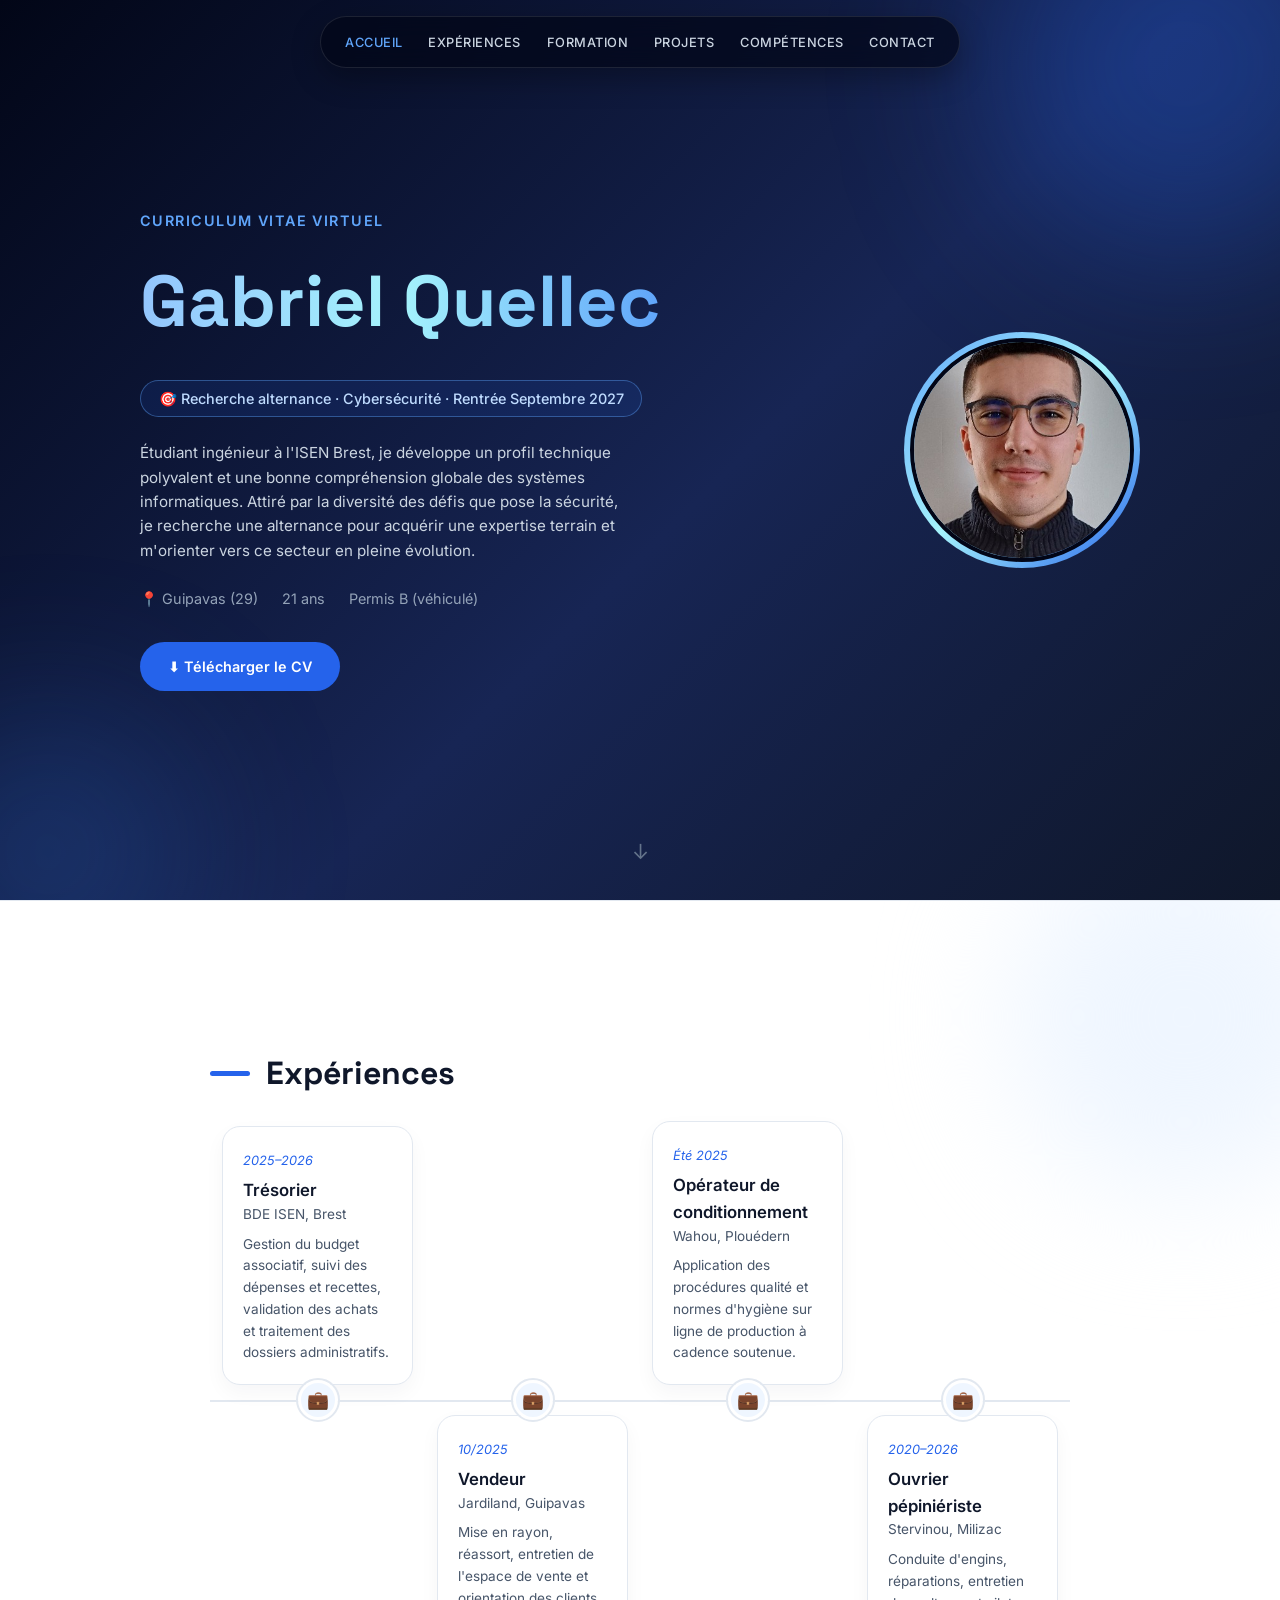
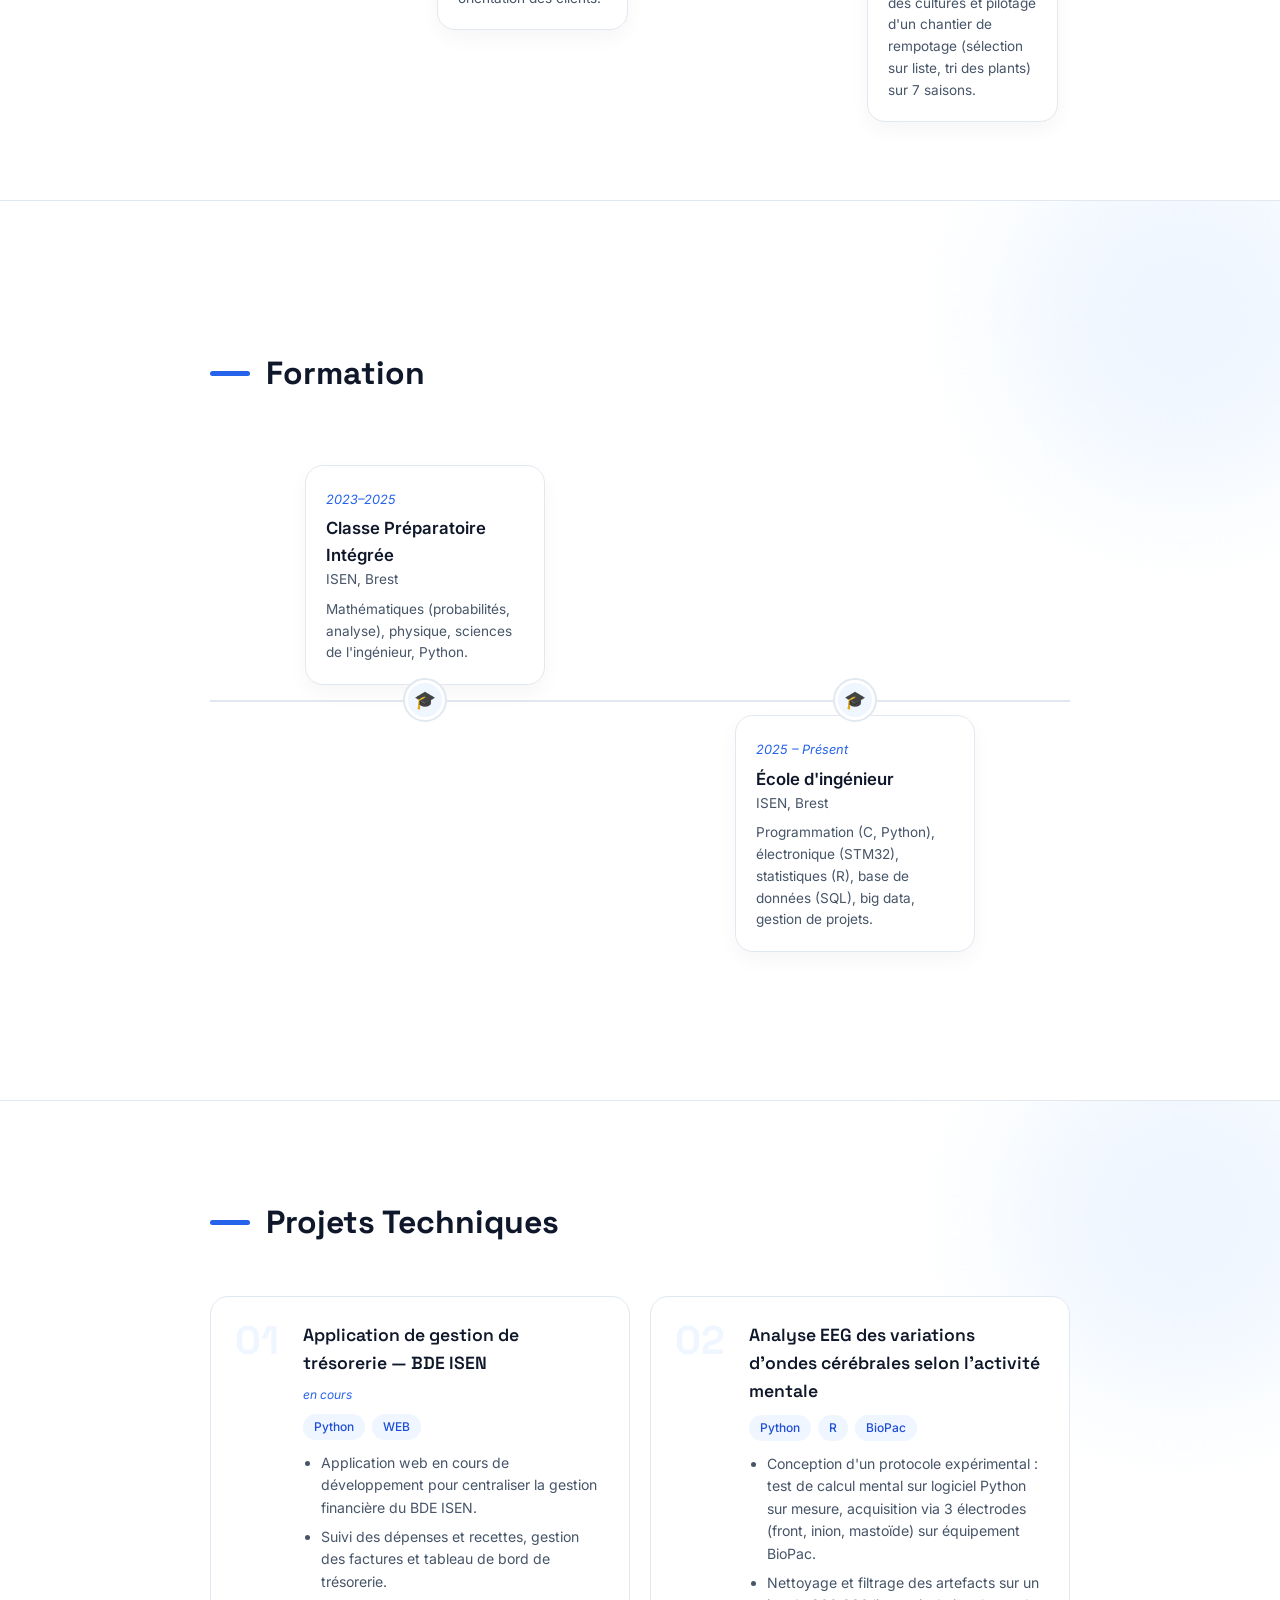
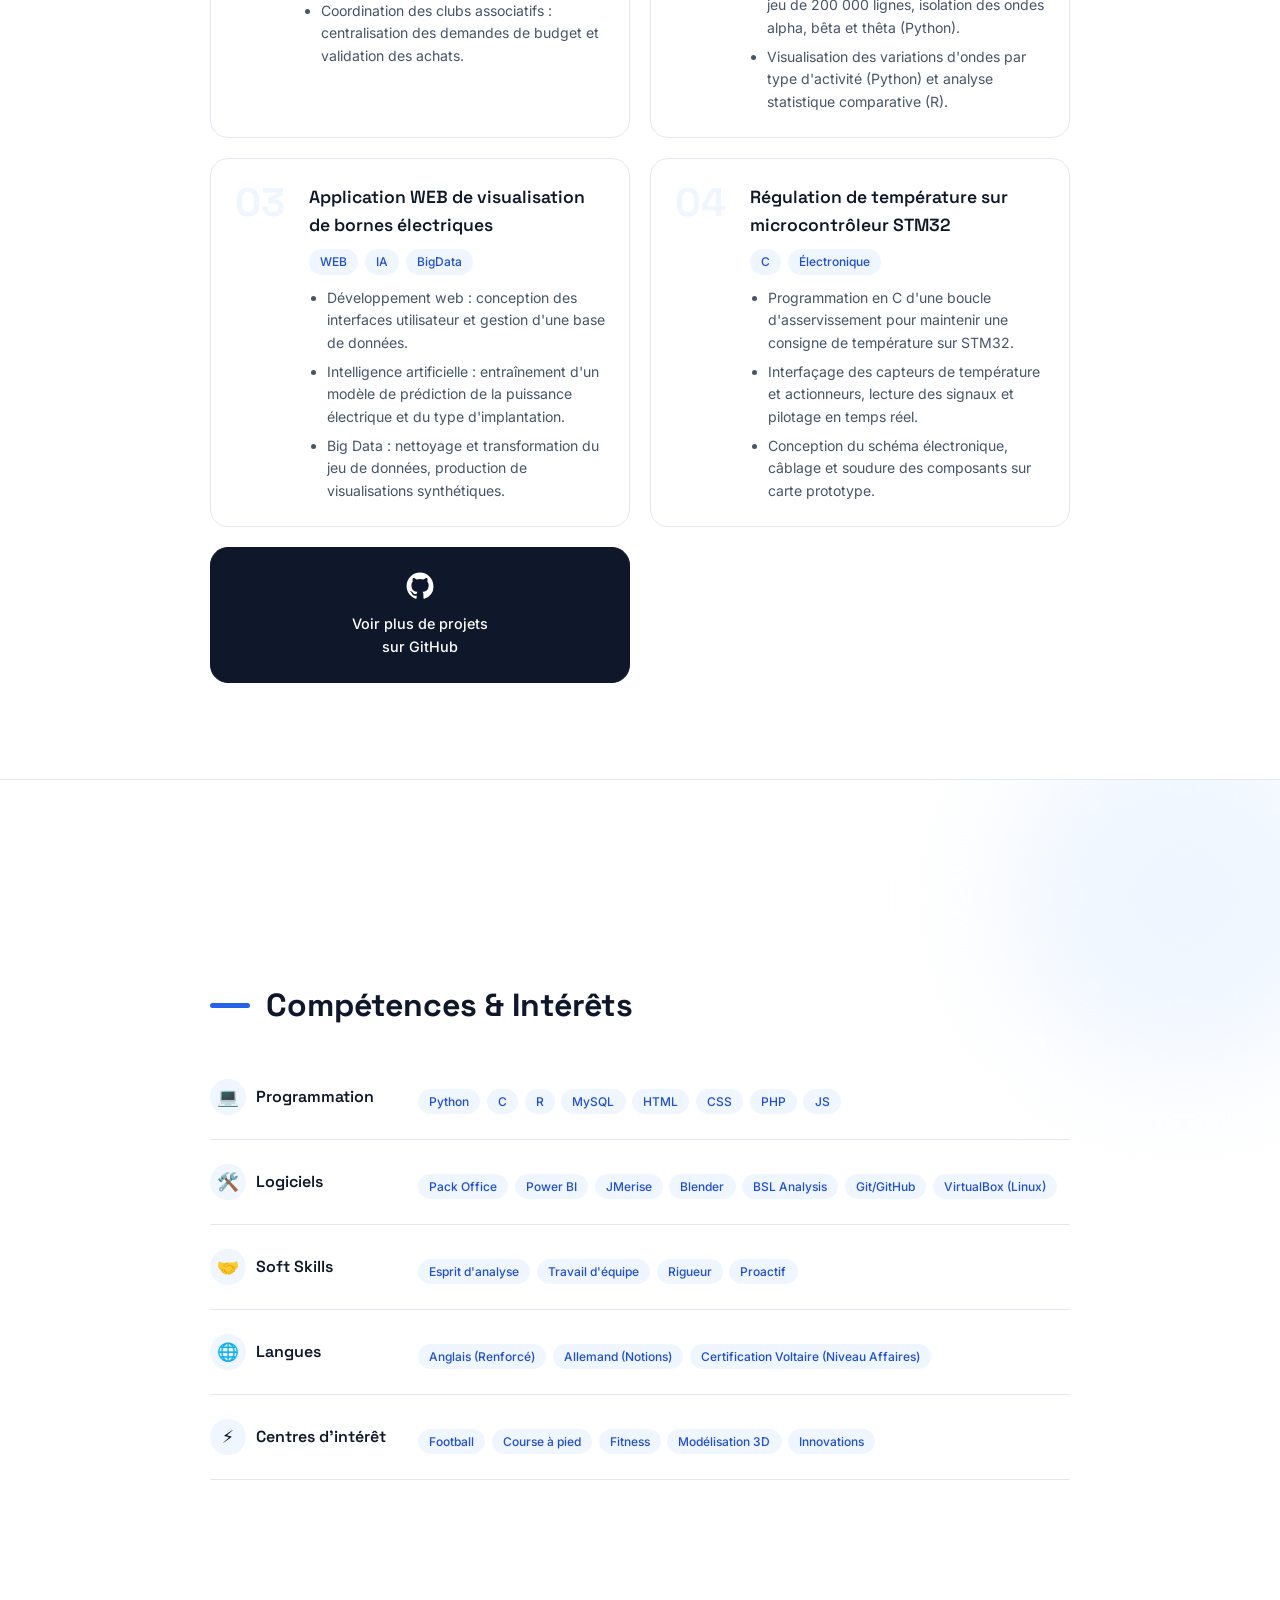
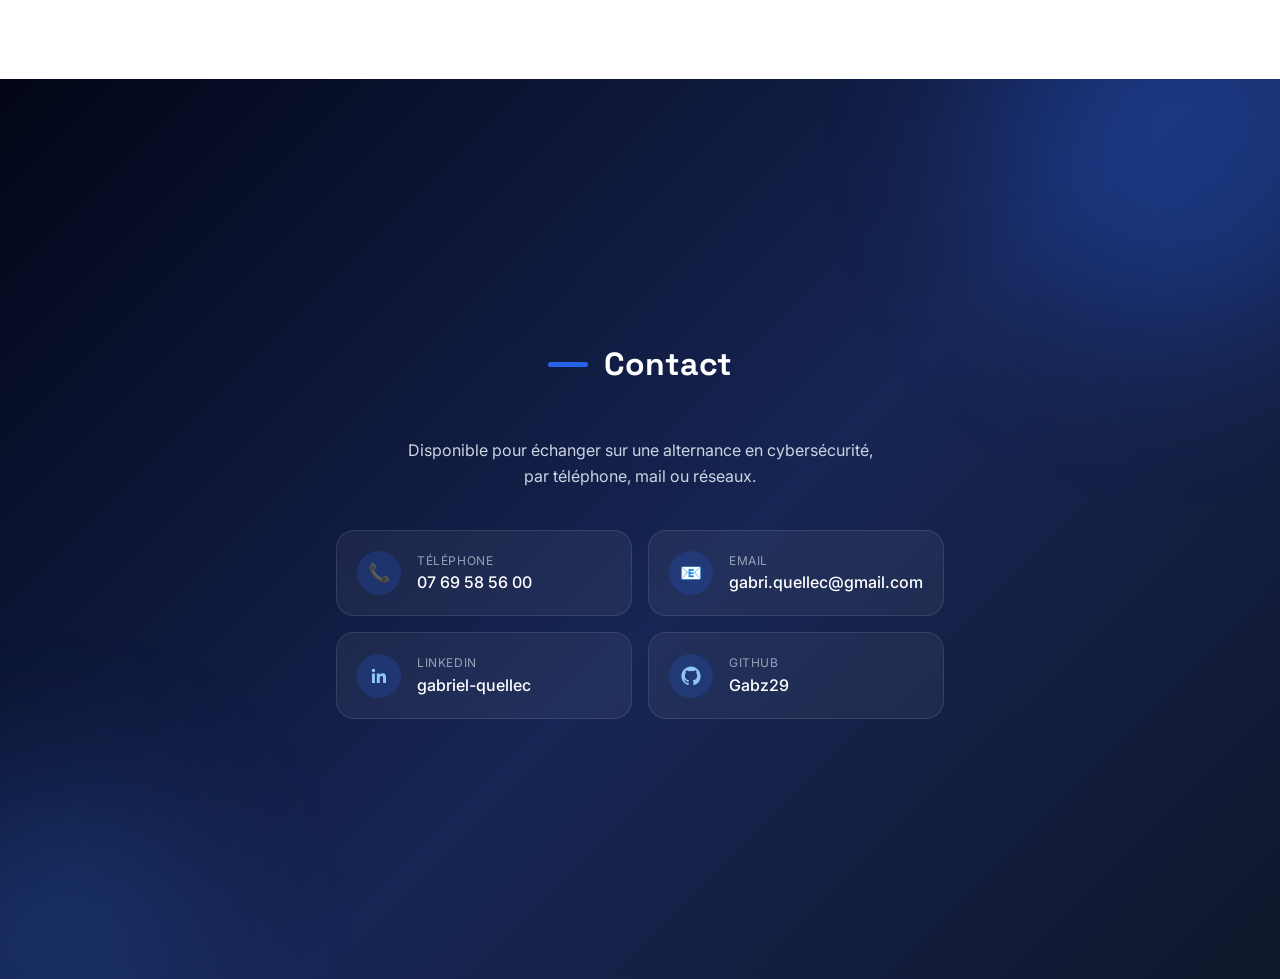
==== site/index.html @ a7caa3a9 "Initial commit" ====
<!doctype html>
<html lang="fr">
<head>
  <meta charset="UTF-8" />
  <meta name="viewport" content="width=device-width, initial-scale=1.0" />
  <title>Gabriel Quellec — CV</title>
  <meta
    name="description"
    content="CV / portfolio de Gabriel Quellec, étudiant ingénieur à l'ISEN Brest, à la recherche d'une alternance en cybersécurité."
  />

  <!-- Deux polices Google Fonts : une pour les titres (Space Grotesk),
       une pour le texte courant (Inter). -->
  <link rel="preconnect" href="https://fonts.googleapis.com" />
  <link rel="preconnect" href="https://fonts.gstatic.com" crossorigin />
  <link
    href="https://fonts.googleapis.com/css2?family=Space+Grotesk:wght@500;600;700&family=Inter:wght@400;500;600;700&display=swap"
    rel="stylesheet"
  />

  <link rel="stylesheet" href="css/style.css" />
</head>
<body>
  <!-- ===================== NAVIGATION FLOTTANTE ===================== -->
  <!-- data-nav sert de "marque-page" pour script.js : il repère les liens
       ici pour changer leur style quand on arrive sur la section visée. -->
  <nav class="nav">
    <ul class="nav-list">
      <li><a href="#accueil" class="nav-link" data-nav>Accueil</a></li>
      <li><a href="#experiences" class="nav-link" data-nav>Expériences</a></li>
      <li><a href="#formation" class="nav-link" data-nav>Formation</a></li>
      <li><a href="#projets" class="nav-link" data-nav>Projets</a></li>
      <li><a href="#competences" class="nav-link" data-nav>Compétences</a></li>
      <li><a href="#contact" class="nav-link" data-nav>Contact</a></li>
    </ul>
  </nav>

  <!-- ===================== ACCUEIL (page 1) ===================== -->
  <header id="accueil" class="section hero">
    <!-- Deux ronds flous en fond, juste un effet de lumière -->
    <div class="glow glow-top"></div>
    <div class="glow glow-bottom"></div>

    <div class="hero-content">
      <div class="hero-text">
        <p class="kicker">Curriculum Vitae Virtuel</p>
        <h1 class="hero-name">Gabriel Quellec</h1>

        <p class="search-badge">🎯 Recherche alternance · Cybersécurité · Rentrée Septembre 2027</p>

        <p class="hero-profil">
          Étudiant ingénieur à l'ISEN Brest, je développe un profil technique polyvalent et une
          bonne compréhension globale des systèmes informatiques. Attiré par la diversité des
          défis que pose la sécurité, je recherche une alternance pour acquérir une expertise
          terrain et m'orienter vers ce secteur en pleine évolution.
        </p>

        <div class="hero-meta">
          <span>📍 Guipavas (29)</span>
          <span>21 ans</span>
          <span>Permis B (véhiculé)</span>
        </div>

        <a class="btn" href="CV.pdf" download>⬇ Télécharger le CV</a>
      </div>

      <div class="hero-photo">
        <div class="hero-photo-ring">
          <img src="img/visage.jpg" alt="Photo de Gabriel Quellec" />
        </div>
      </div>
    </div>

    <a href="#experiences" class="scroll-hint" aria-label="Défiler vers la suite">↓</a>
  </header>

  <main>
    <!-- ===================== EXPÉRIENCES (page 2) ===================== -->
    <section id="experiences" class="section light">
      <div class="section-inner">
        <h2 class="section-title"><span class="title-bar"></span>Expériences</h2>

        <!-- Timeline horizontale : sur grand écran, les étapes s'alignent sur
             une ligne, alternées au-dessus/en-dessous. Sur mobile, le CSS la
             transforme automatiquement en timeline verticale (plus lisible). -->
        <div class="timeline" data-reveal-group>
          <div class="timeline-item above" data-reveal>
            <div class="timeline-card">
              <span class="timeline-date">2025–2026</span>
              <h3>Trésorier</h3>
              <p class="timeline-org">BDE ISEN, Brest</p>
              <p class="timeline-desc">
                Gestion du budget associatif, suivi des dépenses et recettes, validation des
                achats et traitement des dossiers administratifs.
              </p>
            </div>
            <span class="timeline-dot">💼</span>
          </div>

          <div class="timeline-item below" data-reveal>
            <span class="timeline-dot">💼</span>
            <div class="timeline-card">
              <span class="timeline-date">10/2025</span>
              <h3>Vendeur</h3>
              <p class="timeline-org">Jardiland, Guipavas</p>
              <p class="timeline-desc">
                Mise en rayon, réassort, entretien de l'espace de vente et orientation des
                clients.
              </p>
            </div>
          </div>

          <div class="timeline-item above" data-reveal>
            <div class="timeline-card">
              <span class="timeline-date">Été 2025</span>
              <h3>Opérateur de conditionnement</h3>
              <p class="timeline-org">Wahou, Plouédern</p>
              <p class="timeline-desc">
                Application des procédures qualité et normes d'hygiène sur ligne de production à
                cadence soutenue.
              </p>
            </div>
            <span class="timeline-dot">💼</span>
          </div>

          <div class="timeline-item below" data-reveal>
            <span class="timeline-dot">💼</span>
            <div class="timeline-card">
              <span class="timeline-date">2020–2026</span>
              <h3>Ouvrier pépiniériste</h3>
              <p class="timeline-org">Stervinou, Milizac</p>
              <p class="timeline-desc">
                Conduite d'engins, réparations, entretien des cultures et pilotage d'un chantier de
                rempotage (sélection sur liste, tri des plants) sur 7 saisons.
              </p>
            </div>
          </div>
        </div>
      </div>
    </section>

    <!-- ===================== FORMATION (page 3) ===================== -->
    <section id="formation" class="section light">
      <div class="section-inner">
        <h2 class="section-title"><span class="title-bar"></span>Formation</h2>

        <div class="timeline" data-reveal-group>
          <div class="timeline-item above" data-reveal>
            <div class="timeline-card">
              <span class="timeline-date">2023–2025</span>
              <h3>Classe Préparatoire Intégrée</h3>
              <p class="timeline-org">ISEN, Brest</p>
              <p class="timeline-desc">
                Mathématiques (probabilités, analyse), physique, sciences de l'ingénieur, Python.
              </p>
            </div>
            <span class="timeline-dot">🎓</span>
          </div>

          <div class="timeline-item below" data-reveal>
            <span class="timeline-dot">🎓</span>
            <div class="timeline-card">
              <span class="timeline-date">2025 – Présent</span>
              <h3>École d'ingénieur</h3>
              <p class="timeline-org">ISEN, Brest</p>
              <p class="timeline-desc">
                Programmation (C, Python), électronique (STM32), statistiques (R), base de données
                (SQL), big data, gestion de projets.
              </p>
            </div>
          </div>
        </div>
      </div>
    </section>

    <!-- ===================== PROJETS (page 4) ===================== -->
    <section id="projets" class="section light">
      <div class="section-inner">
        <h2 class="section-title"><span class="title-bar"></span>Projets Techniques</h2>

        <div class="project-grid" data-reveal-group>
          <article class="project-card" data-reveal>
            <span class="project-number">01</span>
            <div class="project-body">
              <div class="project-head">
                <h3>Application de gestion de trésorerie — BDE ISEN</h3>
                <span class="project-status">en cours</span>
              </div>
              <div class="tag-list">
                <span class="tag">Python</span>
                <span class="tag">WEB</span>
              </div>
              <ul class="project-list">
                <li>Application web en cours de développement pour centraliser la gestion
                  financière du BDE ISEN.</li>
                <li>Suivi des dépenses et recettes, gestion des factures et tableau de bord de
                  trésorerie.</li>
                <li>Coordination des clubs associatifs : centralisation des demandes de budget et
                  validation des achats.</li>
              </ul>
            </div>
          </article>

          <article class="project-card" data-reveal>
            <span class="project-number">02</span>
            <div class="project-body">
              <div class="project-head">
                <h3>Analyse EEG des variations d'ondes cérébrales selon l'activité mentale</h3>
              </div>
              <div class="tag-list">
                <span class="tag">Python</span>
                <span class="tag">R</span>
                <span class="tag">BioPac</span>
              </div>
              <ul class="project-list">
                <li>Conception d'un protocole expérimental : test de calcul mental sur logiciel
                  Python sur mesure, acquisition via 3 électrodes (front, inion, mastoïde) sur
                  équipement BioPac.</li>
                <li>Nettoyage et filtrage des artefacts sur un jeu de 200 000 lignes, isolation des
                  ondes alpha, bêta et thêta (Python).</li>
                <li>Visualisation des variations d'ondes par type d'activité (Python) et analyse
                  statistique comparative (R).</li>
              </ul>
            </div>
          </article>

          <article class="project-card" data-reveal>
            <span class="project-number">03</span>
            <div class="project-body">
              <div class="project-head">
                <h3>Application WEB de visualisation de bornes électriques</h3>
              </div>
              <div class="tag-list">
                <span class="tag">WEB</span>
                <span class="tag">IA</span>
                <span class="tag">BigData</span>
              </div>
              <ul class="project-list">
                <li>Développement web : conception des interfaces utilisateur et gestion d'une base
                  de données.</li>
                <li>Intelligence artificielle : entraînement d'un modèle de prédiction de la
                  puissance électrique et du type d'implantation.</li>
                <li>Big Data : nettoyage et transformation du jeu de données, production de
                  visualisations synthétiques.</li>
              </ul>
            </div>
          </article>

          <article class="project-card" data-reveal>
            <span class="project-number">04</span>
            <div class="project-body">
              <div class="project-head">
                <h3>Régulation de température sur microcontrôleur STM32</h3>
              </div>
              <div class="tag-list">
                <span class="tag">C</span>
                <span class="tag">Électronique</span>
              </div>
              <ul class="project-list">
                <li>Programmation en C d'une boucle d'asservissement pour maintenir une consigne de
                  température sur STM32.</li>
                <li>Interfaçage des capteurs de température et actionneurs, lecture des signaux et
                  pilotage en temps réel.</li>
                <li>Conception du schéma électronique, câblage et soudure des composants sur carte
                  prototype.</li>
              </ul>
            </div>
          </article>

          <!-- Carte "et le reste" : plutôt que de tout lister ici, on renvoie
               directement vers le profil GitHub pour les projets plus petits. -->
          <a
            class="project-card project-card-more"
            href="https://github.com/Gabz29"
            target="_blank"
            rel="noreferrer"
            data-reveal
          >
            <span class="project-more-icon">
              <svg width="28" height="28" viewBox="0 0 24 24" fill="currentColor" aria-hidden="true">
                <path d="M12 .5C5.73.5.5 5.73.5 12c0 5.08 3.29 9.39 7.86 10.91.57.1.78-.25.78-.55v-2.17c-3.2.7-3.88-1.36-3.88-1.36-.52-1.34-1.28-1.7-1.28-1.7-1.04-.72.08-.7.08-.7 1.16.08 1.77 1.19 1.77 1.19 1.03 1.77 2.7 1.26 3.36.96.1-.75.4-1.26.73-1.55-2.56-.29-5.25-1.28-5.25-5.7 0-1.26.45-2.29 1.19-3.09-.12-.3-.52-1.48.11-3.08 0 0 .97-.31 3.18 1.18a11 11 0 0 1 5.79 0c2.2-1.49 3.17-1.18 3.17-1.18.64 1.6.24 2.78.12 3.08.74.8 1.18 1.83 1.18 3.09 0 4.43-2.7 5.4-5.27 5.69.41.36.78 1.07.78 2.16v3.2c0 .3.21.66.79.55A10.51 10.51 0 0 0 23.5 12C23.5 5.73 18.27.5 12 .5Z" />
              </svg>
            </span>
            <p>Voir plus de projets<br />sur GitHub</p>
          </a>
        </div>
      </div>
    </section>

    <!-- ===================== COMPÉTENCES (page 5) ===================== -->
    <section id="competences" class="section light">
      <div class="section-inner">
        <h2 class="section-title"><span class="title-bar"></span>Compétences &amp; Intérêts</h2>

        <div class="skills-list" data-reveal-group>
          <div class="skills-row" data-reveal>
            <div class="skills-label">
              <span class="skills-icon">💻</span>
              <h3>Programmation</h3>
            </div>
            <div class="tag-list">
              <span class="tag">Python</span>
              <span class="tag">C</span>
              <span class="tag">R</span>
              <span class="tag">MySQL</span>
              <span class="tag">HTML</span>
              <span class="tag">CSS</span>
              <span class="tag">PHP</span>
              <span class="tag">JS</span>
            </div>
          </div>

          <div class="skills-row" data-reveal>
            <div class="skills-label">
              <span class="skills-icon">🛠️</span>
              <h3>Logiciels</h3>
            </div>
            <div class="tag-list">
              <span class="tag">Pack Office</span>
              <span class="tag">Power BI</span>
              <span class="tag">JMerise</span>
              <span class="tag">Blender</span>
              <span class="tag">BSL Analysis</span>
              <span class="tag">Git/GitHub</span>
              <span class="tag">VirtualBox (Linux)</span>
            </div>
          </div>

          <div class="skills-row" data-reveal>
            <div class="skills-label">
              <span class="skills-icon">🤝</span>
              <h3>Soft Skills</h3>
            </div>
            <div class="tag-list">
              <span class="tag">Esprit d'analyse</span>
              <span class="tag">Travail d'équipe</span>
              <span class="tag">Rigueur</span>
              <span class="tag">Proactif</span>
            </div>
          </div>

          <div class="skills-row" data-reveal>
            <div class="skills-label">
              <span class="skills-icon">🌐</span>
              <h3>Langues</h3>
            </div>
            <div class="tag-list">
              <span class="tag">Anglais (Renforcé)</span>
              <span class="tag">Allemand (Notions)</span>
              <span class="tag">Certification Voltaire (Niveau Affaires)</span>
            </div>
          </div>

          <div class="skills-row" data-reveal>
            <div class="skills-label">
              <span class="skills-icon">⚡</span>
              <h3>Centres d'intérêt</h3>
            </div>
            <div class="tag-list">
              <span class="tag">Football</span>
              <span class="tag">Course à pied</span>
              <span class="tag">Fitness</span>
              <span class="tag">Modélisation 3D</span>
              <span class="tag">Innovations</span>
            </div>
          </div>
        </div>
      </div>
    </section>
  </main>

  <!-- ===================== CONTACT (dernière page) ===================== -->
  <footer id="contact" class="section hero">
    <div class="glow glow-top"></div>
    <div class="glow glow-bottom"></div>

    <div class="contact-content">
      <h2 class="section-title contact-title"><span class="title-bar"></span>Contact</h2>
      <p class="contact-subtitle">
        Disponible pour échanger sur une alternance en cybersécurité, par téléphone, mail ou
        réseaux.
      </p>

      <div class="contact-grid" data-reveal-group>
        <a class="contact-card" href="tel:+33769585600" data-reveal>
          <span class="contact-icon">📞</span>
          <span>
            <span class="contact-label">Téléphone</span>
            <span class="contact-value">07 69 58 56 00</span>
          </span>
        </a>

        <a class="contact-card" href="mailto:gabri.quellec@gmail.com" data-reveal>
          <span class="contact-icon">📧</span>
          <span>
            <span class="contact-label">Email</span>
            <span class="contact-value">gabri.quellec@gmail.com</span>
          </span>
        </a>

        <a
          class="contact-card"
          href="https://www.linkedin.com/in/gabriel-quellec-a16b93348"
          target="_blank"
          rel="noreferrer"
          data-reveal
        >
          <span class="contact-icon">
            <svg width="20" height="20" viewBox="0 0 24 24" fill="currentColor" aria-hidden="true">
              <path d="M20.45 20.45h-3.55v-5.57c0-1.33-.02-3.03-1.85-3.03-1.85 0-2.14 1.45-2.14 2.94v5.66H9.36V9h3.41v1.56h.05c.47-.9 1.63-1.85 3.36-1.85 3.6 0 4.27 2.37 4.27 5.45v6.29ZM5.34 7.43a2.06 2.06 0 1 1 0-4.12 2.06 2.06 0 0 1 0 4.12ZM7.11 20.45H3.56V9h3.55v11.45Z" />
            </svg>
          </span>
          <span>
            <span class="contact-label">LinkedIn</span>
            <span class="contact-value">gabriel-quellec</span>
          </span>
        </a>

        <a
          class="contact-card"
          href="https://github.com/Gabz29"
          target="_blank"
          rel="noreferrer"
          data-reveal
        >
          <span class="contact-icon">
            <svg width="20" height="20" viewBox="0 0 24 24" fill="currentColor" aria-hidden="true">
              <path d="M12 .5C5.73.5.5 5.73.5 12c0 5.08 3.29 9.39 7.86 10.91.57.1.78-.25.78-.55v-2.17c-3.2.7-3.88-1.36-3.88-1.36-.52-1.34-1.28-1.7-1.28-1.7-1.04-.72.08-.7.08-.7 1.16.08 1.77 1.19 1.77 1.19 1.03 1.77 2.7 1.26 3.36.96.1-.75.4-1.26.73-1.55-2.56-.29-5.25-1.28-5.25-5.7 0-1.26.45-2.29 1.19-3.09-.12-.3-.52-1.48.11-3.08 0 0 .97-.31 3.18 1.18a11 11 0 0 1 5.79 0c2.2-1.49 3.17-1.18 3.17-1.18.64 1.6.24 2.78.12 3.08.74.8 1.18 1.83 1.18 3.09 0 4.43-2.7 5.4-5.27 5.69.41.36.78 1.07.78 2.16v3.2c0 .3.21.66.79.55A10.51 10.51 0 0 0 23.5 12C23.5 5.73 18.27.5 12 .5Z" />
            </svg>
          </span>
          <span>
            <span class="contact-label">GitHub</span>
            <span class="contact-value">Gabz29</span>
          </span>
        </a>
      </div>
    </div>
  </footer>

  <script src="js/script.js"></script>
</body>
</html>
---- site/css/style.css ----
/* ============================================================
   VARIABLES : toutes les couleurs/tailles réutilisées du site.
   Changer une valeur ici la change partout où elle est utilisée.
   ============================================================ */
:root {
  --font-sans: "Inter", system-ui, sans-serif;
  --font-display: "Space Grotesk", system-ui, sans-serif;

  --color-text: #0f172a; /* texte principal (presque noir) */
  --color-text-muted: #475569; /* texte secondaire (gris-bleu) */
  --color-border: #e2e8f0; /* bordures discrètes */
  --color-accent: #2563eb; /* bleu, la couleur d'accent du site */
  --color-accent-light: #eff6ff; /* fond bleu très clair (badges, tags) */

  /* Le fond sombre dégradé utilisé sur l'accueil et le contact */
  --gradient-dark: linear-gradient(135deg, #020617, #172554 55%, #0f172a);

  --radius: 18px;
  --max-width: 860px;
}

/* ============================================================
   RESET DE BASE : on repart d'une feuille propre, chaque navigateur
   n'a pas exactement les mêmes styles par défaut sur ces éléments.
   ============================================================ */
* {
  box-sizing: border-box;
  margin: 0;
  padding: 0;
}

html {
  scroll-behavior: smooth; /* un clic sur un lien du menu glisse en douceur */
  scroll-snap-type: y proximity; /* recale la page sur le début d'une section */
}

body {
  font-family: var(--font-sans);
  color: var(--color-text);
  line-height: 1.6;
  -webkit-font-smoothing: antialiased;
}

img {
  max-width: 100%;
  display: block;
}

a {
  color: inherit;
  text-decoration: none;
}

ul {
  list-style: none;
}

/* ============================================================
   NAVIGATION FLOTTANTE
   ============================================================ */
.nav {
  position: fixed;
  top: 16px;
  left: 50%;
  transform: translateX(-50%);
  z-index: 100;
  width: calc(100% - 2rem);
  max-width: 640px;
  border-radius: 999px;
  border: 1px solid rgba(255, 255, 255, 0.1);
  background: rgba(2, 6, 23, 0.7);
  backdrop-filter: blur(12px);
  -webkit-backdrop-filter: blur(12px);
  box-shadow: 0 10px 30px rgba(0, 0, 0, 0.3);
}

.nav-list {
  display: flex;
  justify-content: space-between;
  align-items: center;
  gap: 20px;
  padding: 12px 24px;
  overflow-x: auto;
}

.nav-link {
  white-space: nowrap;
  font-size: 0.8rem;
  font-weight: 500;
  text-transform: uppercase;
  letter-spacing: 0.04em;
  color: #cbd5e1;
  transition: color 0.2s ease;
}

.nav-link:hover {
  color: #ffffff;
}

/* Ajoutée/retirée en JavaScript (script.js) quand une section est visible */
.nav-link.active {
  color: #60a5fa;
}

/* ============================================================
   SECTIONS "PAGE ENTIÈRE" : la base commune à toutes les grandes
   parties du site. Chaque section fait au moins un écran de haut.
   ============================================================ */
.section {
  min-height: 100vh;
  scroll-snap-align: start;
  display: flex;
  flex-direction: column;
  justify-content: center;
  padding: 6rem 1.5rem;
  position: relative;
  overflow: hidden;
}

.section.light {
  border-top: 1px solid var(--color-border);
}

.section-inner {
  position: relative;
  z-index: 1;
  max-width: var(--max-width);
  margin: 0 auto;
  width: 100%;
}

.section-title {
  display: flex;
  align-items: center;
  gap: 1rem;
  font-family: var(--font-display);
  font-size: 2rem;
  font-weight: 700;
  margin-bottom: 3rem;
}

.title-bar {
  display: inline-block;
  width: 2.5rem;
  height: 5px;
  border-radius: 999px;
  background: var(--color-accent);
  flex-shrink: 0;
}

/* Petite tache de couleur en fond, pour ne pas laisser un grand
   aplat blanc vide sur les sections qui ont peu de contenu. */
.section.light::before {
  content: "";
  position: absolute;
  top: -60px;
  right: -80px;
  width: 22rem;
  height: 22rem;
  border-radius: 50%;
  background: var(--color-accent-light);
  filter: blur(60px);
}

/* ============================================================
   HERO (Accueil) + CONTACT : les deux sections sombres qui
   "encadrent" le site, avec le même fond dégradé et les mêmes
   ronds flous en arrière-plan.
   ============================================================ */
.hero {
  background: var(--gradient-dark);
  color: #ffffff;
  align-items: center;
  text-align: left;
}

.glow {
  position: absolute;
  border-radius: 50%;
  filter: blur(80px);
  pointer-events: none;
}

.glow-top {
  top: -8rem;
  right: -6rem;
  width: 24rem;
  height: 24rem;
  background: rgba(37, 99, 235, 0.3);
}

.glow-bottom {
  bottom: -6rem;
  left: -6rem;
  width: 18rem;
  height: 18rem;
  background: rgba(59, 130, 246, 0.2);
}

.hero-content {
  position: relative;
  z-index: 1;
  max-width: 1000px;
  margin: 0 auto;
  width: 100%;
  display: flex;
  flex-direction: column-reverse;
  align-items: center;
  gap: 3rem;
}

.hero-text {
  text-align: center;
}

.kicker {
  font-size: 0.9rem;
  font-weight: 600;
  text-transform: uppercase;
  letter-spacing: 0.1em;
  color: #60a5fa;
}

.hero-name {
  font-family: var(--font-display);
  font-weight: 700;
  font-size: clamp(2.5rem, 6vw, 4.5rem);
  margin-top: 0.75rem;
  /* Dégradé de couleur "à travers" les lettres du texte */
  background: linear-gradient(90deg, #93c5fd, #a5f3fc, #60a5fa);
  -webkit-background-clip: text;
  background-clip: text;
  color: transparent;
}

.search-badge {
  display: inline-block;
  margin-top: 1.25rem;
  padding: 0.4rem 1.1rem;
  border-radius: 999px;
  border: 1px solid rgba(96, 165, 250, 0.4);
  background: rgba(37, 99, 235, 0.12);
  color: #bfdbfe;
  font-size: 0.9rem;
  font-weight: 500;
}

.hero-profil {
  margin-top: 1.5rem;
  max-width: 480px;
  color: #cbd5e1;
  font-size: 0.95rem;
}

.hero-meta {
  margin-top: 1.5rem;
  display: flex;
  flex-wrap: wrap;
  justify-content: center;
  gap: 0.5rem 1.5rem;
  font-size: 0.9rem;
  color: #94a3b8;
}

.btn {
  display: inline-flex;
  align-items: center;
  gap: 0.5rem;
  margin-top: 2rem;
  padding: 0.8rem 1.75rem;
  border-radius: 999px;
  background: var(--color-accent);
  color: #ffffff;
  font-weight: 600;
  font-size: 0.9rem;
  transition: background 0.2s ease, transform 0.2s ease;
}

.btn:hover {
  background: #3b82f6;
  transform: translateY(-2px);
}

.hero-photo-ring {
  padding: 6px;
  border-radius: 50%;
  background: linear-gradient(135deg, #60a5fa, #a5f3fc, #2563eb);
}

.hero-photo img {
  width: 11rem;
  height: 11rem;
  border-radius: 50%;
  object-fit: cover;
  border: 4px solid #020617;
  transition: transform 0.3s ease;
}

.hero-photo:hover img {
  transform: scale(1.04);
}

.scroll-hint {
  position: absolute;
  bottom: 2rem;
  left: 50%;
  transform: translateX(-50%);
  font-size: 1.3rem;
  color: #64748b;
  animation: bounce 1.8s ease-in-out infinite;
}

@keyframes bounce {
  0%, 100% { transform: translate(-50%, 0); }
  50% { transform: translate(-50%, 8px); }
}

/* ============================================================
   TIMELINE HORIZONTALE (Expériences / Formation)
   ============================================================ */
.timeline {
  position: relative;
  display: flex;
  padding: 3rem 0;
}

/* Le trait horizontal qui relie toutes les étapes */
.timeline::before {
  content: "";
  position: absolute;
  top: 50%;
  left: 0;
  right: 0;
  height: 2px;
  background: var(--color-border);
}

.timeline-item {
  flex: 1;
  position: relative;
  /* Chaque étape réserve TOUJOURS la même hauteur au-dessus et en-dessous
     du point : c'est ce qui garantit que le trait reste à la même hauteur,
     peu importe la longueur du texte de chaque carte. */
  display: grid;
  grid-template-rows: 190px 30px 190px;
  align-items: center;
  justify-items: center;
  padding: 0 0.75rem;
}

.timeline-dot {
  grid-row: 2;
  width: 2.5rem;
  height: 2.5rem;
  border-radius: 50%;
  background: var(--color-accent-light);
  border: 3px solid #ffffff;
  outline: 2px solid var(--color-border);
  display: flex;
  align-items: center;
  justify-content: center;
  font-size: 1.1rem;
  z-index: 1;
}

.timeline-item.above .timeline-card {
  grid-row: 1;
  align-self: end;
}

.timeline-item.below .timeline-card {
  grid-row: 3;
  align-self: start;
}

.timeline-card {
  width: 100%;
  max-width: 15rem;
  background: #ffffff;
  border: 1px solid var(--color-border);
  border-radius: var(--radius);
  padding: 1.25rem;
  box-shadow: 0 8px 20px rgba(15, 23, 42, 0.04);
  transition: transform 0.2s ease, box-shadow 0.2s ease, border-color 0.2s ease;
}

.timeline-card:hover {
  transform: translateY(-4px);
  border-color: #93c5fd;
  box-shadow: 0 16px 30px rgba(15, 23, 42, 0.08);
}

.timeline-date {
  font-size: 0.8rem;
  font-style: italic;
  color: var(--color-accent);
}

.timeline-card h3 {
  margin-top: 0.25rem;
  font-size: 1.05rem;
  font-weight: 600;
}

.timeline-org {
  font-size: 0.85rem;
  color: var(--color-text-muted);
}

.timeline-desc {
  margin-top: 0.5rem;
  font-size: 0.85rem;
  color: var(--color-text-muted);
}

/* ============================================================
   PROJETS
   ============================================================ */
.project-grid {
  display: grid;
  gap: 1.25rem;
}

.project-card {
  position: relative;
  display: flex;
  gap: 1.5rem;
  background: #ffffff;
  border: 1px solid var(--color-border);
  border-radius: var(--radius);
  padding: 1.5rem;
  transition: transform 0.2s ease, box-shadow 0.2s ease, border-color 0.2s ease;
}

.project-card:hover {
  transform: translateY(-4px);
  border-color: #93c5fd;
  box-shadow: 0 16px 30px rgba(15, 23, 42, 0.08);
}

.project-number {
  font-family: var(--font-display);
  font-size: 2.5rem;
  font-weight: 700;
  color: var(--color-accent-light);
  line-height: 1;
}

.project-head {
  display: flex;
  flex-wrap: wrap;
  align-items: baseline;
  justify-content: space-between;
  gap: 0.5rem 1rem;
}

.project-head h3 {
  font-family: var(--font-display);
  font-size: 1.1rem;
  font-weight: 600;
}

.project-status {
  font-size: 0.75rem;
  font-style: italic;
  color: var(--color-accent);
  white-space: nowrap;
}

.tag-list {
  display: flex;
  flex-wrap: wrap;
  gap: 0.4rem;
  margin-top: 0.6rem;
}

.tag {
  padding: 0.2rem 0.7rem;
  border-radius: 999px;
  background: var(--color-accent-light);
  color: #1d4ed8;
  font-size: 0.75rem;
  font-weight: 500;
}

.project-list {
  margin-top: 0.75rem;
  padding-left: 1.1rem;
  list-style: disc;
  font-size: 0.88rem;
  color: var(--color-text-muted);
}

.project-list li + li {
  margin-top: 0.4rem;
}

/* La carte "voir plus sur GitHub", volontairement différente des autres
   (fond plein, centrée) pour bien montrer qu'elle mène ailleurs. */
.project-card-more {
  align-items: center;
  justify-content: center;
  text-align: center;
  flex-direction: column;
  gap: 0.75rem;
  background: #0f172a;
  color: #ffffff;
  border-color: #0f172a;
  font-weight: 500;
  font-size: 0.9rem;
}

.project-card-more:hover {
  background: var(--color-accent);
  border-color: var(--color-accent);
}

.project-more-icon {
  display: flex;
}

/* ============================================================
   COMPÉTENCES
   ============================================================ */
.skills-list {
  display: flex;
  flex-direction: column;
}

.skills-row {
  display: flex;
  flex-direction: column;
  gap: 1rem;
  padding: 1.5rem 0;
  border-bottom: 1px solid var(--color-border);
}

.skills-row:first-child {
  padding-top: 0;
}

.skills-label {
  display: flex;
  align-items: center;
  gap: 0.6rem;
  flex-shrink: 0;
}

.skills-icon {
  display: flex;
  align-items: center;
  justify-content: center;
  width: 2.25rem;
  height: 2.25rem;
  border-radius: 50%;
  background: var(--color-accent-light);
  font-size: 1.1rem;
}

.skills-label h3 {
  font-family: var(--font-display);
  font-size: 1rem;
  font-weight: 600;
}

.skills-row .tag:hover {
  background: #dbeafe;
}

/* ============================================================
   CONTACT
   ============================================================ */
.contact-content {
  position: relative;
  z-index: 1;
  max-width: var(--max-width);
  margin: 0 auto;
  text-align: center;
}

.contact-title {
  justify-content: center;
}

.contact-subtitle {
  margin: 1rem auto 0;
  max-width: 30rem;
  color: #cbd5e1;
}

.contact-grid {
  margin-top: 2.5rem;
  display: grid;
  gap: 1rem;
}

.contact-card {
  display: flex;
  align-items: center;
  gap: 1rem;
  padding: 1.25rem;
  border-radius: var(--radius);
  border: 1px solid rgba(255, 255, 255, 0.1);
  background: rgba(255, 255, 255, 0.05);
  text-align: left;
  transition: transform 0.2s ease, border-color 0.2s ease, background 0.2s ease;
}

.contact-card:hover {
  transform: translateY(-4px);
  border-color: rgba(96, 165, 250, 0.5);
  background: rgba(255, 255, 255, 0.1);
}

.contact-icon {
  display: flex;
  align-items: center;
  justify-content: center;
  flex-shrink: 0;
  width: 2.75rem;
  height: 2.75rem;
  border-radius: 50%;
  background: rgba(37, 99, 235, 0.2);
  color: #93c5fd;
  font-size: 1.1rem;
}

.contact-label {
  display: block;
  font-size: 0.75rem;
  text-transform: uppercase;
  letter-spacing: 0.05em;
  color: #94a3b8;
}

.contact-value {
  display: block;
  font-weight: 500;
}

/* ============================================================
   ANIMATIONS D'APPARITION AU SCROLL
   Chaque élément marqué data-reveal part invisible/décalé, puis
   script.js ajoute la classe "is-visible" quand il entre dans l'écran.
   ============================================================ */
[data-reveal] {
  opacity: 0;
  transform: translateY(24px);
  transition: opacity 0.6s ease, transform 0.6s ease;
}

[data-reveal].is-visible {
  opacity: 1;
  transform: translateY(0);
}

/* Petit décalage entre chaque élément d'un même groupe, pour un effet
   "cascade" plutôt que tout qui apparaît d'un coup. */
[data-reveal-group] > *:nth-child(1) { transition-delay: 0ms; }
[data-reveal-group] > *:nth-child(2) { transition-delay: 90ms; }
[data-reveal-group] > *:nth-child(3) { transition-delay: 180ms; }
[data-reveal-group] > *:nth-child(4) { transition-delay: 270ms; }
[data-reveal-group] > *:nth-child(5) { transition-delay: 360ms; }

/* ============================================================
   RESPONSIVE : écrans larges (ordinateur) d'abord ci-dessus,
   ajustements pour tablette/mobile ci-dessous.
   ============================================================ */
@media (min-width: 700px) {
  .hero-content {
    flex-direction: row;
    justify-content: space-between;
    text-align: left;
  }

  .hero-text {
    text-align: left;
  }

  .hero-meta {
    justify-content: flex-start;
  }

  .hero-photo img {
    width: 14rem;
    height: 14rem;
  }

  .project-grid {
    grid-template-columns: repeat(2, 1fr);
  }

  .skills-row {
    flex-direction: row;
    align-items: center;
  }

  .skills-label {
    width: 12rem;
  }

  .contact-grid {
    grid-template-columns: repeat(2, 1fr);
  }
}

/* En dessous de 700px : la timeline horizontale devient verticale,
   bien plus facile à lire sur un petit écran de téléphone. */
@media (max-width: 699px) {
  .timeline {
    flex-direction: column;
    gap: 1.5rem;
    padding: 1rem 0;
  }

  .timeline::before {
    top: 0;
    bottom: 0;
    left: 1.25rem;
    right: auto;
    width: 2px;
    height: auto;
  }

  .timeline-item {
    display: flex;
    flex-direction: row;
    align-items: flex-start;
    gap: 1rem;
    padding: 0;
  }

  .timeline-dot {
    flex-shrink: 0;
  }

  .timeline-item.above .timeline-card,
  .timeline-item.below .timeline-card {
    max-width: none;
  }

  .timeline-item.above {
    flex-direction: row;
  }
}
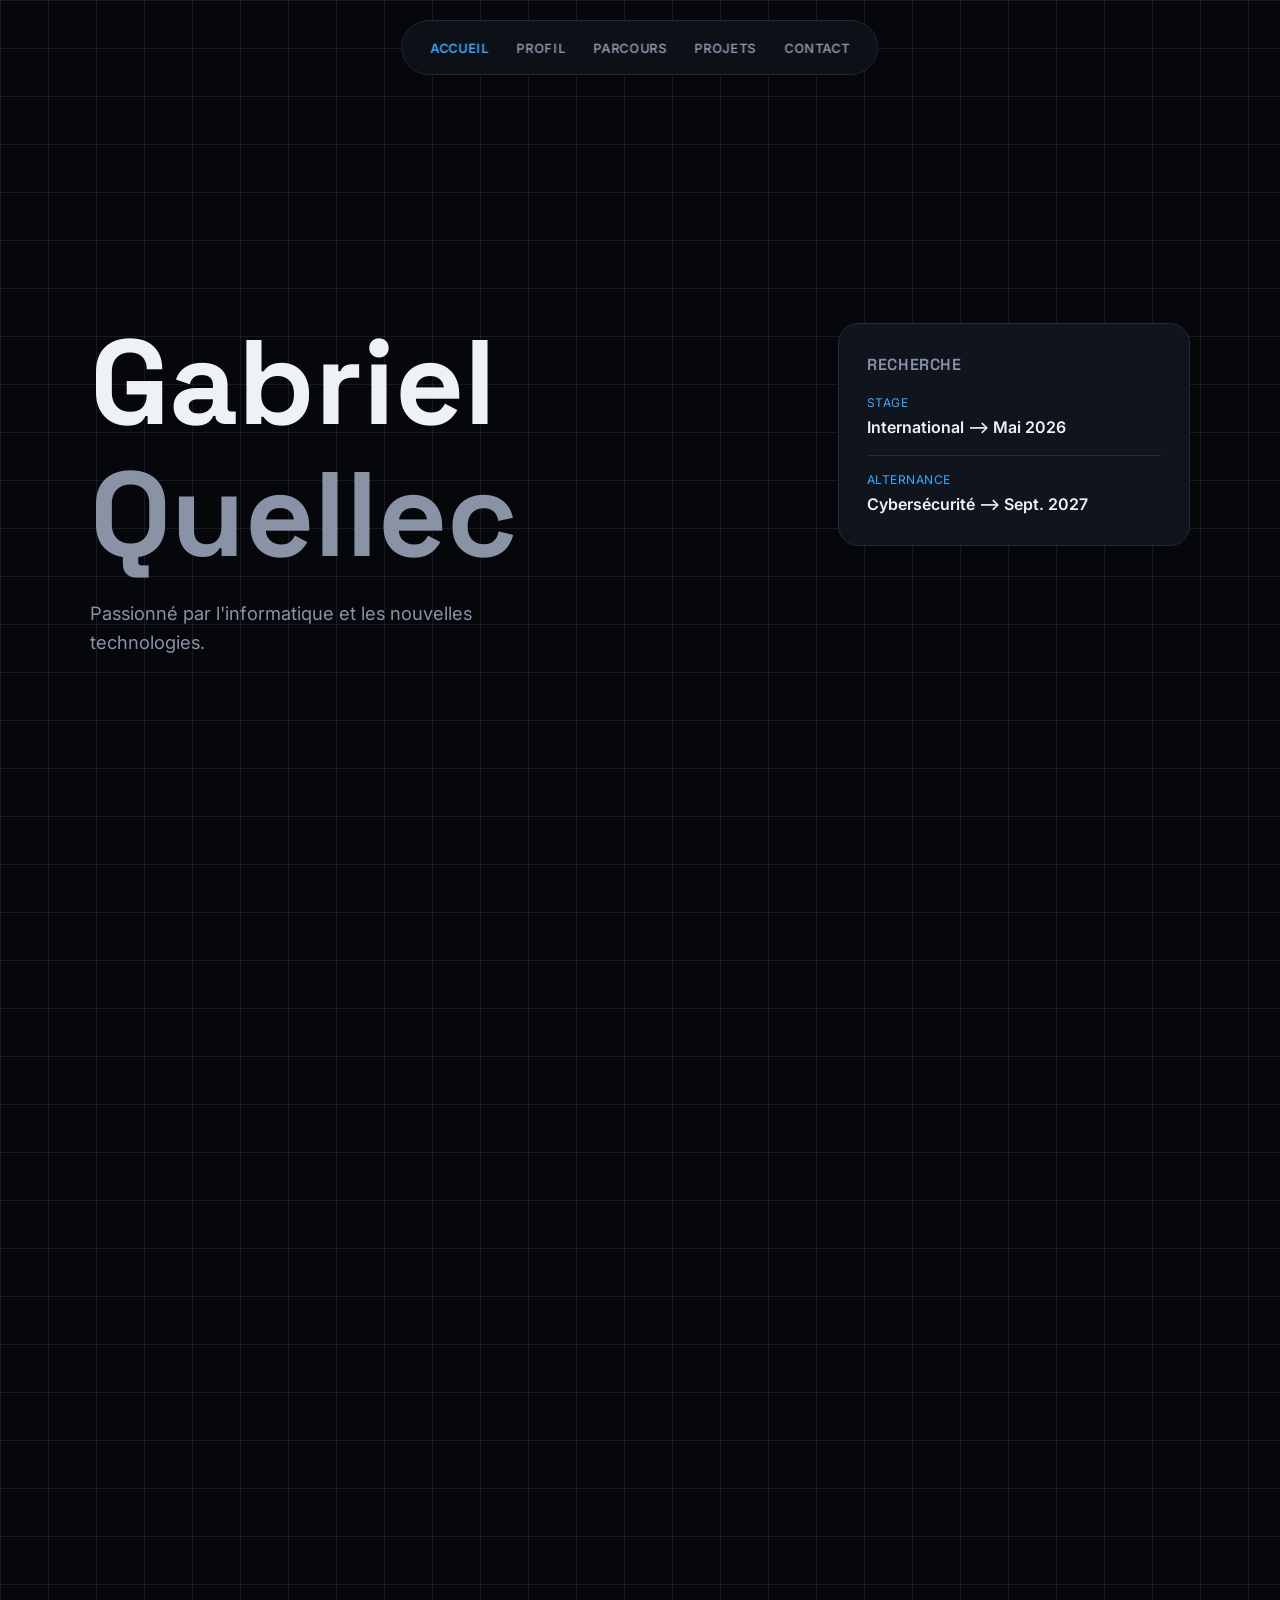
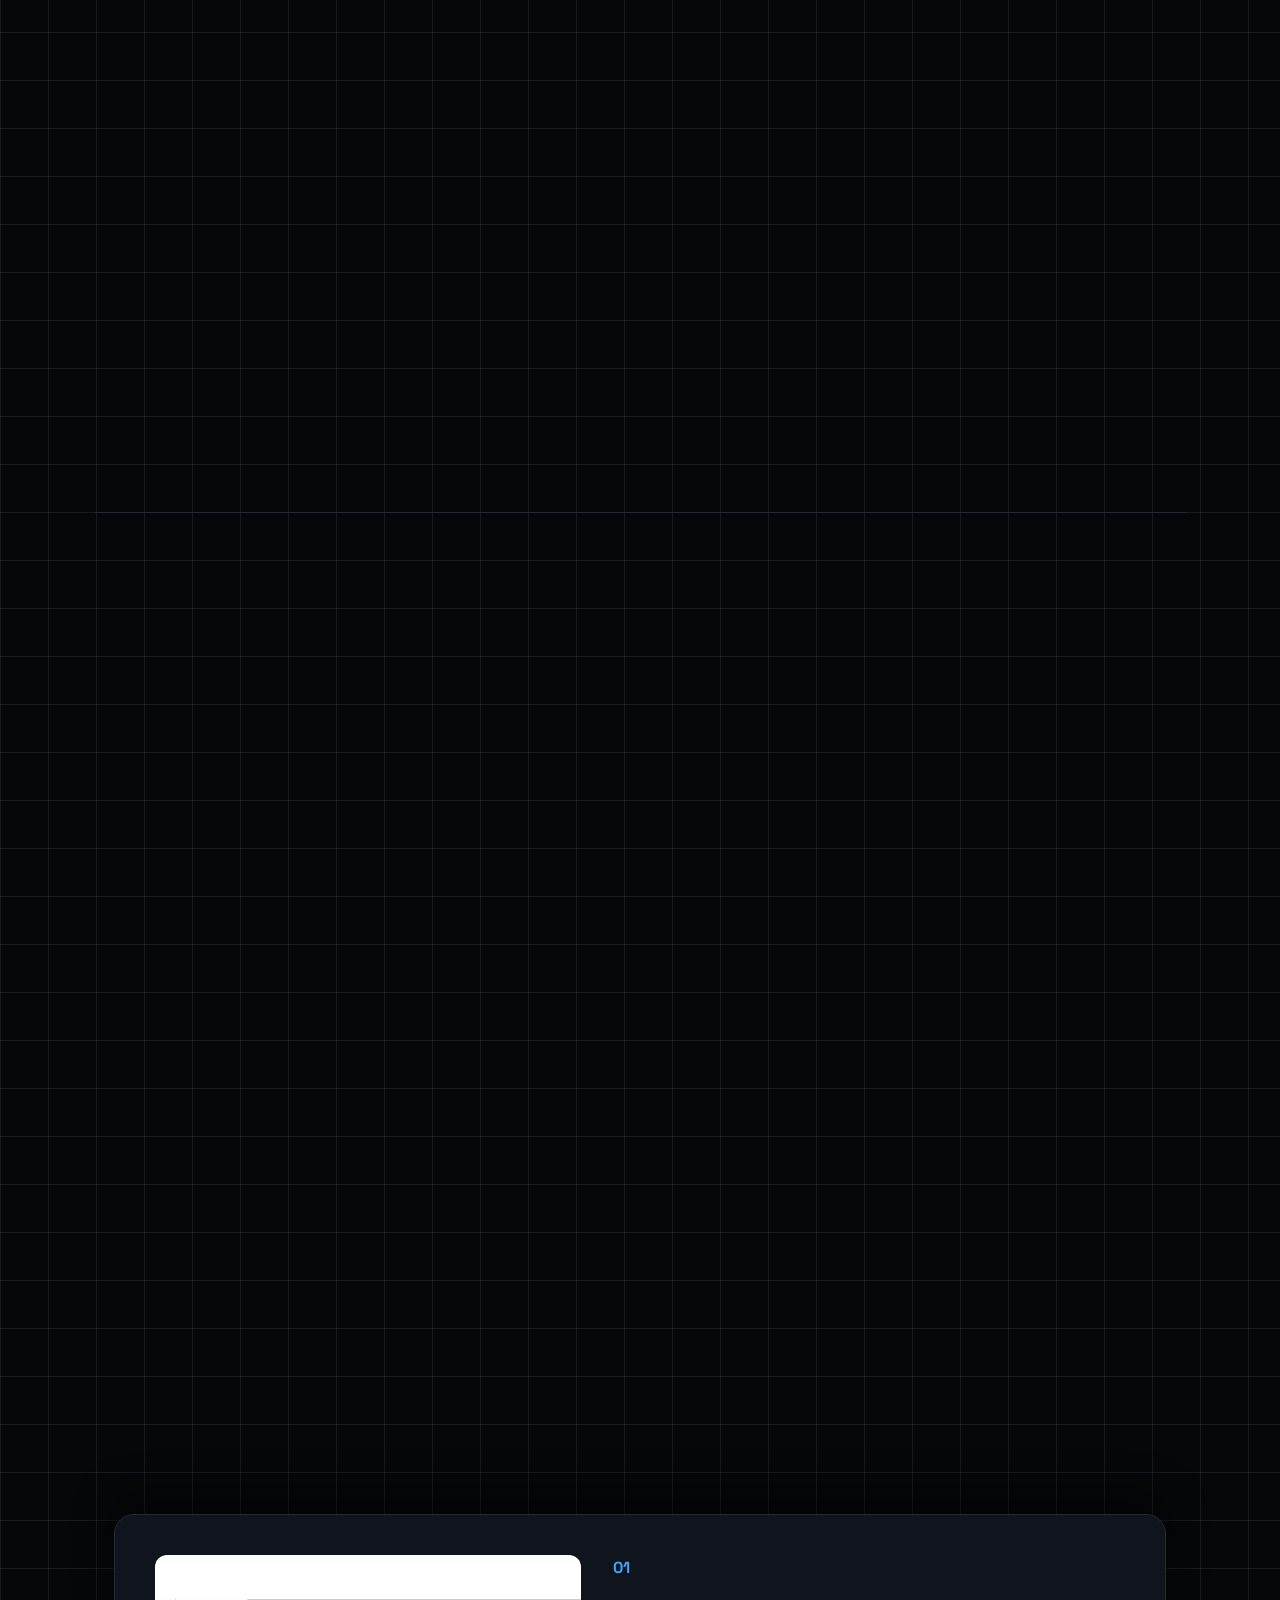
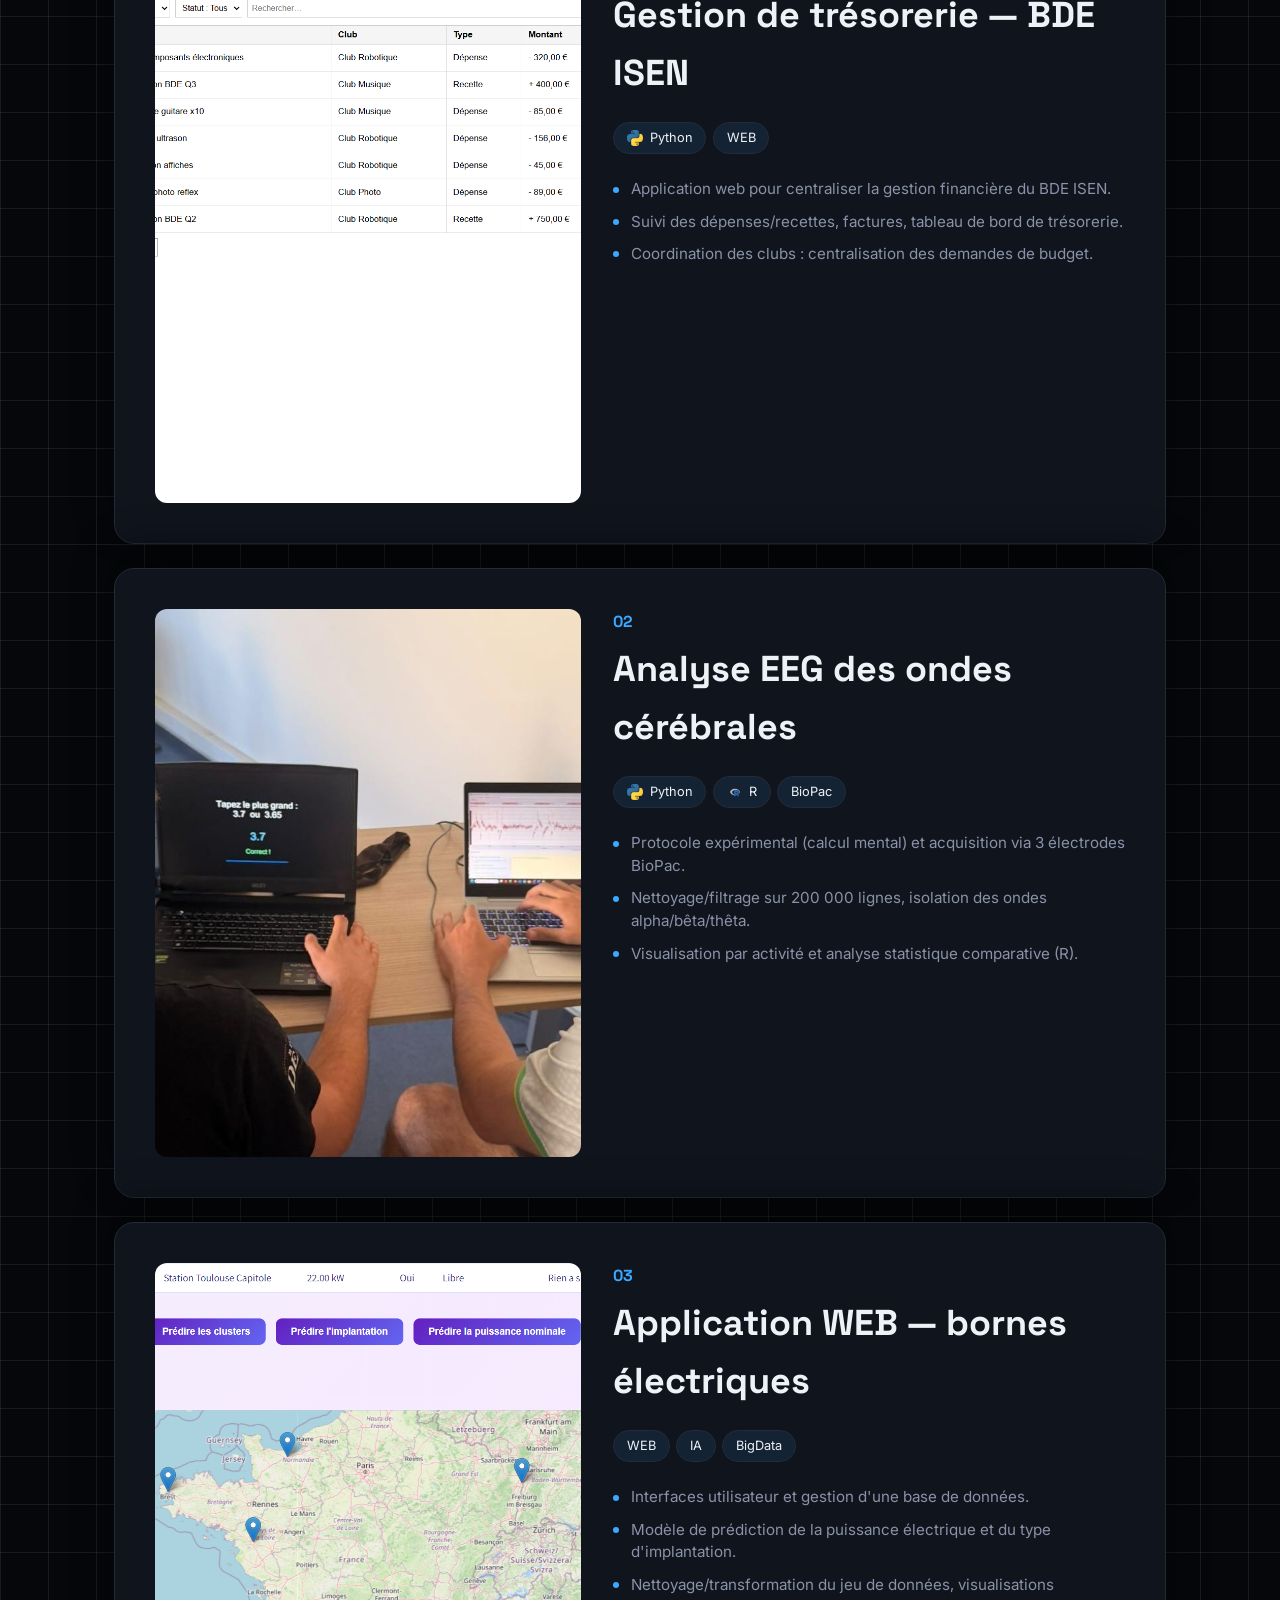
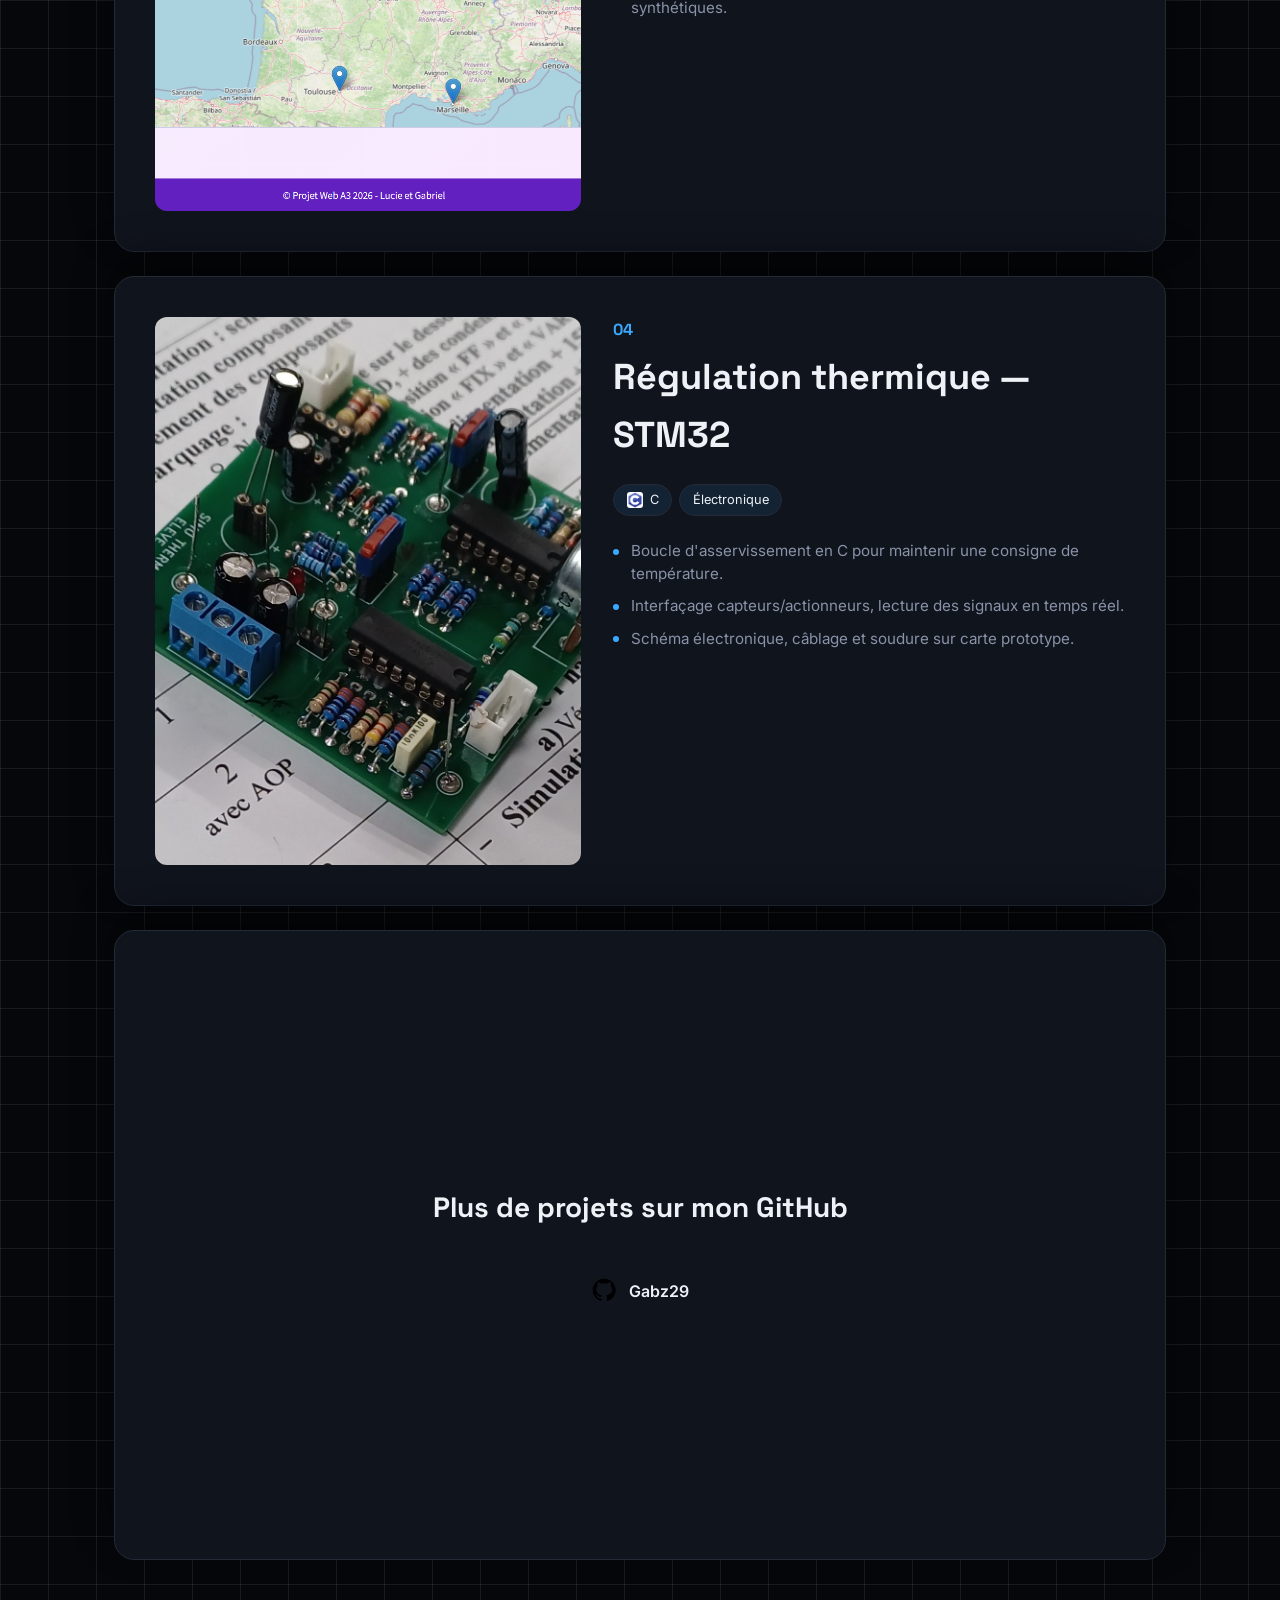
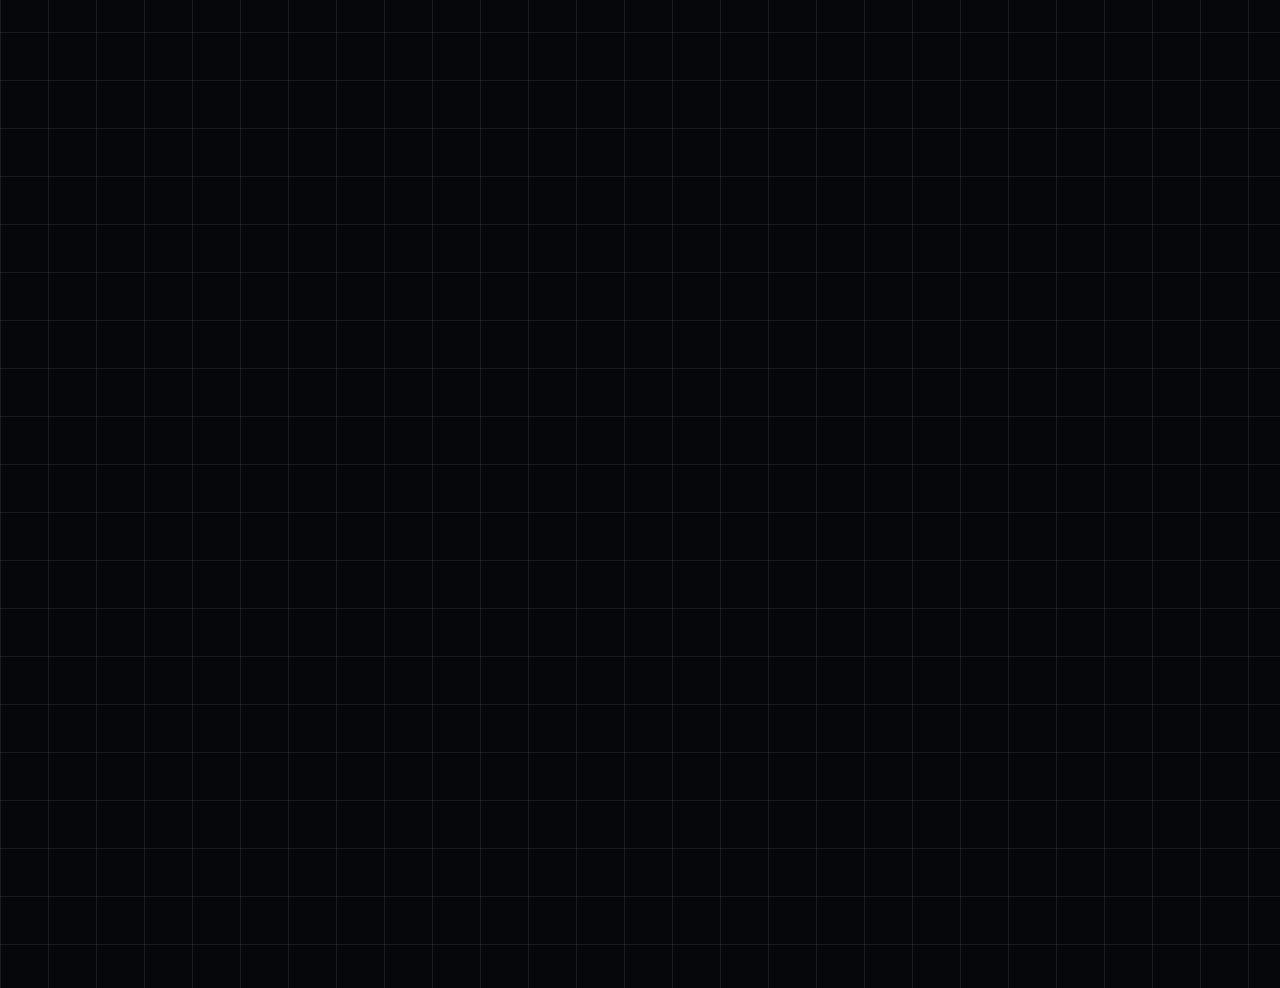
==== commit 77cc6156: "Remodelage total" ====
--- a/site/index.html
+++ b/site/index.html
@@ -1,401 +1,372 @@
 <!doctype html>
 <html lang="fr">
 <head>
-  <meta charset="UTF-8" />
-  <meta name="viewport" content="width=device-width, initial-scale=1.0" />
-  <title>Gabriel Quellec — CV</title>
-  <meta
-    name="description"
-    content="CV / portfolio de Gabriel Quellec, étudiant ingénieur à l'ISEN Brest, à la recherche d'une alternance en cybersécurité."
-  />
-
-  <!-- Deux polices Google Fonts : une pour les titres (Space Grotesk),
-       une pour le texte courant (Inter). -->
-  <link rel="preconnect" href="https://fonts.googleapis.com" />
-  <link rel="preconnect" href="https://fonts.gstatic.com" crossorigin />
-  <link
-    href="https://fonts.googleapis.com/css2?family=Space+Grotesk:wght@500;600;700&family=Inter:wght@400;500;600;700&display=swap"
-    rel="stylesheet"
-  />
-
-  <link rel="stylesheet" href="css/style.css" />
+<meta charset="UTF-8" />
+<meta name="viewport" content="width=device-width, initial-scale=1.0" />
+<title>Gabriel Quellec — CV</title>
+<meta
+  name="description"
+  content="CV / portfolio de Gabriel Quellec, étudiant ingénieur à l'ISEN Brest, à la recherche d'une alternance en cybersécurité."
+/>
+
+<link rel="preconnect" href="https://fonts.googleapis.com" />
+<link rel="preconnect" href="https://fonts.gstatic.com" crossorigin />
+<link
+  href="https://fonts.googleapis.com/css2?family=Space+Grotesk:wght@500;600;700;800&family=Inter:wght@400;500;600;700&display=swap"
+  rel="stylesheet"
+/>
+
+<link rel="stylesheet" href="css/style.css" />
 </head>
 <body>
-  <!-- ===================== NAVIGATION FLOTTANTE ===================== -->
-  <!-- data-nav sert de "marque-page" pour script.js : il repère les liens
-       ici pour changer leur style quand on arrive sur la section visée. -->
-  <nav class="nav">
-    <ul class="nav-list">
-      <li><a href="#accueil" class="nav-link" data-nav>Accueil</a></li>
-      <li><a href="#experiences" class="nav-link" data-nav>Expériences</a></li>
-      <li><a href="#formation" class="nav-link" data-nav>Formation</a></li>
+  <!-- Nav flottante, translucide, un lien par section -->
+  <nav class="navbar">
+    <ul>
+      <li><a href="#hero" class="nav-link" data-nav>Accueil</a></li>
+      <li><a href="#profil" class="nav-link" data-nav>Profil</a></li>
+      <li><a href="#parcours" class="nav-link" data-nav>Parcours</a></li>
       <li><a href="#projets" class="nav-link" data-nav>Projets</a></li>
-      <li><a href="#competences" class="nav-link" data-nav>Compétences</a></li>
       <li><a href="#contact" class="nav-link" data-nav>Contact</a></li>
     </ul>
   </nav>
 
-  <!-- ===================== ACCUEIL (page 1) ===================== -->
-  <header id="accueil" class="section hero">
-    <!-- Deux ronds flous en fond, juste un effet de lumière -->
-    <div class="glow glow-top"></div>
-    <div class="glow glow-bottom"></div>
-
-    <div class="hero-content">
+  <!-- ===================== HERO ===================== -->
+  <section id="hero" class="hero">
+    <div class="hero-inner">
       <div class="hero-text">
-        <p class="kicker">Curriculum Vitae Virtuel</p>
-        <h1 class="hero-name">Gabriel Quellec</h1>
-
-        <p class="search-badge">🎯 Recherche alternance · Cybersécurité · Rentrée Septembre 2027</p>
-
-        <p class="hero-profil">
-          Étudiant ingénieur à l'ISEN Brest, je développe un profil technique polyvalent et une
-          bonne compréhension globale des systèmes informatiques. Attiré par la diversité des
-          défis que pose la sécurité, je recherche une alternance pour acquérir une expertise
-          terrain et m'orienter vers ce secteur en pleine évolution.
-        </p>
-
-        <div class="hero-meta">
-          <span>📍 Guipavas (29)</span>
-          <span>21 ans</span>
-          <span>Permis B (véhiculé)</span>
-        </div>
-
-        <a class="btn" href="CV.pdf" download>⬇ Télécharger le CV</a>
-      </div>
-
-      <div class="hero-photo">
-        <div class="hero-photo-ring">
-          <img src="img/visage.jpg" alt="Photo de Gabriel Quellec" />
-        </div>
-      </div>
-    </div>
-
-    <a href="#experiences" class="scroll-hint" aria-label="Défiler vers la suite">↓</a>
-  </header>
-
-  <main>
-    <!-- ===================== EXPÉRIENCES (page 2) ===================== -->
-    <section id="experiences" class="section light">
-      <div class="section-inner">
-        <h2 class="section-title"><span class="title-bar"></span>Expériences</h2>
-
-        <!-- Timeline horizontale : sur grand écran, les étapes s'alignent sur
-             une ligne, alternées au-dessus/en-dessous. Sur mobile, le CSS la
-             transforme automatiquement en timeline verticale (plus lisible). -->
-        <div class="timeline" data-reveal-group>
-          <div class="timeline-item above" data-reveal>
-            <div class="timeline-card">
-              <span class="timeline-date">2025–2026</span>
-              <h3>Trésorier</h3>
-              <p class="timeline-org">BDE ISEN, Brest</p>
-              <p class="timeline-desc">
+        <h1 class="hero-name">
+          <span class="hero-first">Gabriel</span>
+          <span class="hero-last">Quellec</span>
+        </h1>
+        <p class="hero-tagline">Passionné par l'informatique et les nouvelles technologies.</p>
+      </div>
+
+      <div class="hero-search bento-tile" data-reveal>
+        <h3>Recherche</h3>
+        <div class="hero-search-item">
+          <span class="hero-search-label">Stage</span>
+          <span class="hero-search-value">International —> Mai 2026</span>
+        </div>
+        <div class="hero-search-item">
+          <span class="hero-search-label">Alternance</span>
+          <span class="hero-search-value">Cybersécurité —> Sept. 2027</span>
+        </div>
+      </div>
+    </div>
+  </section>
+
+  <!-- ===================== PROFIL & COMPÉTENCES (Bento) ===================== -->
+  <section id="profil" class="section">
+    <div class="section-inner">
+      <h2 class="section-title" data-reveal>Profil</h2>
+
+      <div class="bento-grid">
+        <div class="bento-tile bento-bio" data-reveal>
+          <img class="bento-photo" src="img/visage.jpg" alt="Photo de Gabriel Quellec" />
+          <p class="bento-bio-text">
+            Étudiant ingénieur à l’ISEN Brest, je développe un profil technique polyvalent et une bonne compréhension globale
+            des systèmes informatiques. Attiré par la diversité des défis que pose la sécurité, je souhaite m’orienter vers
+            ce secteur en pleine évolution.
+          </p>
+        </div>
+
+        <div class="bento-tile bento-hard" data-reveal>
+          <h3>Hard Skills</h3>
+
+          <h4 class="bento-subheading">Langages</h4>
+          <div class="tag-list">
+            <span class="tag"><img class="tag-logo" src="img/logos/python.png" alt="" />Python</span>
+            <span class="tag"><img class="tag-logo" src="img/logos/C.png" alt="" />C</span>
+            <span class="tag"><img class="tag-logo" src="img/logos/R.png" alt="" />R</span>
+            <span class="tag"><img class="tag-logo" src="img/logos/html.png" alt="" />HTML</span>
+            <span class="tag"><img class="tag-logo" src="img/logos/css.png" alt="" />CSS</span>
+            <span class="tag"><img class="tag-logo" src="img/logos/sql.png" alt="" />SQL</span>
+            <span class="tag"><img class="tag-logo" src="img/logos/js.png" alt="" />JS</span>
+            <span class="tag"><img class="tag-logo" src="img/logos/php.png" alt="" />PHP</span>
+          </div>
+
+          <h4 class="bento-subheading">Logiciels</h4>
+          <div class="tag-list">
+            <span class="tag"><img class="tag-logo" src="img/logos/powerbi.png" alt="" />Power BI</span>
+            <span class="tag"><img class="tag-logo" src="img/logos/blender.png" alt="" />Blender</span>
+            <span class="tag"><img class="tag-logo" src="img/logos/git.png" alt="" />Git</span>
+            <span class="tag"><img class="tag-logo" src="img/logos/linux.png" alt="" />Linux</span>
+            <span class="tag"><img class="tag-logo" src="img/logos/office.png" alt="" />Pack Office</span>
+            <span class="tag">JMerise</span>
+            <span class="tag">BSL Analysis</span>
+          </div>
+        </div>
+
+        <div class="bento-tile bento-soft" data-reveal>
+          <h3>Soft Skills</h3>
+          <div class="tag-list">
+            <span class="tag"><img class="tag-logo" src="img/logos/anglais.png" alt="" />Anglais renforcé</span>
+            <span class="tag"><img class="tag-logo" src="img/logos/allemand.png" alt="" />Allemand (notions)</span>
+            <span class="tag">Travail d'équipe</span>
+            <span class="tag">Esprit d'analyse</span>
+            <span class="tag">Rigueur</span>
+            <span class="tag">Proactif</span>
+          </div>
+        </div>
+
+      </div>
+    </div>
+  </section>
+
+  <!-- ===================== PARCOURS (Accordéon) ===================== -->
+  <section id="parcours" class="section">
+    <div class="section-inner">
+      <h2 class="section-title" data-reveal>Parcours</h2>
+
+      <div class="accordion" id="accordion">
+        <div class="accordion-item" data-reveal>
+          <button class="accordion-header" type="button">
+            <span class="accordion-date">2020–2026</span>
+            <span class="accordion-title-text">Ouvrier pépiniériste · Stervinou, Milizac</span>
+            <span class="accordion-icon">+</span>
+          </button>
+          <div class="accordion-body">
+            <div class="accordion-body-inner">
+              <p>
+                Conduite d'engins, réparations, entretien des cultures et pilotage d'un chantier
+                de rempotage (sélection sur liste, tri des plants) sur 7 saisons.
+              </p>
+            </div>
+          </div>
+        </div>
+
+        <div class="accordion-item" data-reveal>
+          <button class="accordion-header" type="button">
+            <span class="accordion-date">2023</span>
+            <span class="accordion-title-text">Baccalauréat · Charles de Foucauld, Brest</span>
+            <span class="accordion-icon">+</span>
+          </button>
+          <div class="accordion-body">
+            <div class="accordion-body-inner">
+              <p>Spécialités maths et physique, mention bien. LV1 : Anglais et LV2 : Allemand.</p>
+            </div>
+          </div>
+        </div>
+
+        <div class="accordion-item" data-reveal>
+          <button class="accordion-header" type="button">
+            <span class="accordion-date">2023–2025</span>
+            <span class="accordion-title-text">Classe Préparatoire Intégrée · ISEN, Brest</span>
+            <span class="accordion-icon">+</span>
+          </button>
+          <div class="accordion-body">
+            <div class="accordion-body-inner">
+              <p>Mathématiques (probabilités, analyse), physique, sciences de l'ingénieur, Python.</p>
+            </div>
+          </div>
+        </div>
+
+        <div class="accordion-item" data-reveal>
+          <button class="accordion-header" type="button">
+            <span class="accordion-date">Avril 2024</span>
+            <span class="accordion-title-text">Stage associatif · Le Tri Porteur, Plouédern</span>
+            <span class="accordion-icon">+</span>
+          </button>
+          <div class="accordion-body">
+            <div class="accordion-body-inner">
+              <p>Participation aux activités environnementale et solidaire : tri, recyclage, sensibilisation.</p>
+            </div>
+          </div>
+        </div>
+
+        <div class="accordion-item" data-reveal>
+          <button class="accordion-header" type="button">
+            <span class="accordion-date">Été 2025</span>
+            <span class="accordion-title-text">Opérateur de conditionnement · Wahou, Plouédern</span>
+            <span class="accordion-icon">+</span>
+          </button>
+          <div class="accordion-body">
+            <div class="accordion-body-inner">
+              <p>
+                Application des procédures qualité et normes d'hygiène sur ligne de production à
+                cadence soutenue.
+              </p>
+            </div>
+          </div>
+        </div>
+
+        <div class="accordion-item" data-reveal>
+          <button class="accordion-header" type="button">
+            <span class="accordion-date">Octobre 2025</span>
+            <span class="accordion-title-text">Vendeur · Jardiland, Guipavas</span>
+            <span class="accordion-icon">+</span>
+          </button>
+          <div class="accordion-body">
+            <div class="accordion-body-inner">
+              <p>Mise en rayon, réassort, entretien de l'espace de vente et orientation des clients.</p>
+            </div>
+          </div>
+        </div>
+
+        <div class="accordion-item" data-reveal>
+          <button class="accordion-header" type="button">
+            <span class="accordion-date">2025 – Présent</span>
+            <span class="accordion-title-text">École d'ingénieur · ISEN, Brest</span>
+            <span class="accordion-icon">+</span>
+          </button>
+          <div class="accordion-body">
+            <div class="accordion-body-inner">
+              <p>
+                Programmation (C, Python), électronique (STM32), statistiques (R), base de
+                données (SQL), big data, gestion de projets.
+              </p>
+            </div>
+          </div>
+        </div>
+
+        <div class="accordion-item" data-reveal>
+          <button class="accordion-header" type="button">
+            <span class="accordion-date">2025–2026</span>
+            <span class="accordion-title-text">Trésorier · BDE ISEN, Brest</span>
+            <span class="accordion-icon">+</span>
+          </button>
+          <div class="accordion-body">
+            <div class="accordion-body-inner">
+              <p>
                 Gestion du budget associatif, suivi des dépenses et recettes, validation des
                 achats et traitement des dossiers administratifs.
               </p>
             </div>
-            <span class="timeline-dot">💼</span>
-          </div>
-
-          <div class="timeline-item below" data-reveal>
-            <span class="timeline-dot">💼</span>
-            <div class="timeline-card">
-              <span class="timeline-date">10/2025</span>
-              <h3>Vendeur</h3>
-              <p class="timeline-org">Jardiland, Guipavas</p>
-              <p class="timeline-desc">
-                Mise en rayon, réassort, entretien de l'espace de vente et orientation des
-                clients.
-              </p>
-            </div>
-          </div>
-
-          <div class="timeline-item above" data-reveal>
-            <div class="timeline-card">
-              <span class="timeline-date">Été 2025</span>
-              <h3>Opérateur de conditionnement</h3>
-              <p class="timeline-org">Wahou, Plouédern</p>
-              <p class="timeline-desc">
-                Application des procédures qualité et normes d'hygiène sur ligne de production à
-                cadence soutenue.
-              </p>
-            </div>
-            <span class="timeline-dot">💼</span>
-          </div>
-
-          <div class="timeline-item below" data-reveal>
-            <span class="timeline-dot">💼</span>
-            <div class="timeline-card">
-              <span class="timeline-date">2020–2026</span>
-              <h3>Ouvrier pépiniériste</h3>
-              <p class="timeline-org">Stervinou, Milizac</p>
-              <p class="timeline-desc">
-                Conduite d'engins, réparations, entretien des cultures et pilotage d'un chantier de
-                rempotage (sélection sur liste, tri des plants) sur 7 saisons.
-              </p>
-            </div>
-          </div>
-        </div>
-      </div>
-    </section>
-
-    <!-- ===================== FORMATION (page 3) ===================== -->
-    <section id="formation" class="section light">
-      <div class="section-inner">
-        <h2 class="section-title"><span class="title-bar"></span>Formation</h2>
-
-        <div class="timeline" data-reveal-group>
-          <div class="timeline-item above" data-reveal>
-            <div class="timeline-card">
-              <span class="timeline-date">2023–2025</span>
-              <h3>Classe Préparatoire Intégrée</h3>
-              <p class="timeline-org">ISEN, Brest</p>
-              <p class="timeline-desc">
-                Mathématiques (probabilités, analyse), physique, sciences de l'ingénieur, Python.
-              </p>
-            </div>
-            <span class="timeline-dot">🎓</span>
-          </div>
-
-          <div class="timeline-item below" data-reveal>
-            <span class="timeline-dot">🎓</span>
-            <div class="timeline-card">
-              <span class="timeline-date">2025 – Présent</span>
-              <h3>École d'ingénieur</h3>
-              <p class="timeline-org">ISEN, Brest</p>
-              <p class="timeline-desc">
-                Programmation (C, Python), électronique (STM32), statistiques (R), base de données
-                (SQL), big data, gestion de projets.
-              </p>
-            </div>
-          </div>
-        </div>
-      </div>
-    </section>
-
-    <!-- ===================== PROJETS (page 4) ===================== -->
-    <section id="projets" class="section light">
-      <div class="section-inner">
-        <h2 class="section-title"><span class="title-bar"></span>Projets Techniques</h2>
-
-        <div class="project-grid" data-reveal-group>
-          <article class="project-card" data-reveal>
-            <span class="project-number">01</span>
-            <div class="project-body">
-              <div class="project-head">
-                <h3>Application de gestion de trésorerie — BDE ISEN</h3>
-                <span class="project-status">en cours</span>
-              </div>
-              <div class="tag-list">
-                <span class="tag">Python</span>
-                <span class="tag">WEB</span>
-              </div>
-              <ul class="project-list">
-                <li>Application web en cours de développement pour centraliser la gestion
-                  financière du BDE ISEN.</li>
-                <li>Suivi des dépenses et recettes, gestion des factures et tableau de bord de
-                  trésorerie.</li>
-                <li>Coordination des clubs associatifs : centralisation des demandes de budget et
-                  validation des achats.</li>
-              </ul>
-            </div>
-          </article>
-
-          <article class="project-card" data-reveal>
-            <span class="project-number">02</span>
-            <div class="project-body">
-              <div class="project-head">
-                <h3>Analyse EEG des variations d'ondes cérébrales selon l'activité mentale</h3>
-              </div>
-              <div class="tag-list">
-                <span class="tag">Python</span>
-                <span class="tag">R</span>
-                <span class="tag">BioPac</span>
-              </div>
-              <ul class="project-list">
-                <li>Conception d'un protocole expérimental : test de calcul mental sur logiciel
-                  Python sur mesure, acquisition via 3 électrodes (front, inion, mastoïde) sur
-                  équipement BioPac.</li>
-                <li>Nettoyage et filtrage des artefacts sur un jeu de 200 000 lignes, isolation des
-                  ondes alpha, bêta et thêta (Python).</li>
-                <li>Visualisation des variations d'ondes par type d'activité (Python) et analyse
-                  statistique comparative (R).</li>
-              </ul>
-            </div>
-          </article>
-
-          <article class="project-card" data-reveal>
-            <span class="project-number">03</span>
-            <div class="project-body">
-              <div class="project-head">
-                <h3>Application WEB de visualisation de bornes électriques</h3>
-              </div>
-              <div class="tag-list">
-                <span class="tag">WEB</span>
-                <span class="tag">IA</span>
-                <span class="tag">BigData</span>
-              </div>
-              <ul class="project-list">
-                <li>Développement web : conception des interfaces utilisateur et gestion d'une base
-                  de données.</li>
-                <li>Intelligence artificielle : entraînement d'un modèle de prédiction de la
-                  puissance électrique et du type d'implantation.</li>
-                <li>Big Data : nettoyage et transformation du jeu de données, production de
-                  visualisations synthétiques.</li>
-              </ul>
-            </div>
-          </article>
-
-          <article class="project-card" data-reveal>
-            <span class="project-number">04</span>
-            <div class="project-body">
-              <div class="project-head">
-                <h3>Régulation de température sur microcontrôleur STM32</h3>
-              </div>
-              <div class="tag-list">
-                <span class="tag">C</span>
-                <span class="tag">Électronique</span>
-              </div>
-              <ul class="project-list">
-                <li>Programmation en C d'une boucle d'asservissement pour maintenir une consigne de
-                  température sur STM32.</li>
-                <li>Interfaçage des capteurs de température et actionneurs, lecture des signaux et
-                  pilotage en temps réel.</li>
-                <li>Conception du schéma électronique, câblage et soudure des composants sur carte
-                  prototype.</li>
-              </ul>
-            </div>
-          </article>
-
-          <!-- Carte "et le reste" : plutôt que de tout lister ici, on renvoie
-               directement vers le profil GitHub pour les projets plus petits. -->
-          <a
-            class="project-card project-card-more"
-            href="https://github.com/Gabz29"
-            target="_blank"
-            rel="noreferrer"
-            data-reveal
-          >
-            <span class="project-more-icon">
-              <svg width="28" height="28" viewBox="0 0 24 24" fill="currentColor" aria-hidden="true">
-                <path d="M12 .5C5.73.5.5 5.73.5 12c0 5.08 3.29 9.39 7.86 10.91.57.1.78-.25.78-.55v-2.17c-3.2.7-3.88-1.36-3.88-1.36-.52-1.34-1.28-1.7-1.28-1.7-1.04-.72.08-.7.08-.7 1.16.08 1.77 1.19 1.77 1.19 1.03 1.77 2.7 1.26 3.36.96.1-.75.4-1.26.73-1.55-2.56-.29-5.25-1.28-5.25-5.7 0-1.26.45-2.29 1.19-3.09-.12-.3-.52-1.48.11-3.08 0 0 .97-.31 3.18 1.18a11 11 0 0 1 5.79 0c2.2-1.49 3.17-1.18 3.17-1.18.64 1.6.24 2.78.12 3.08.74.8 1.18 1.83 1.18 3.09 0 4.43-2.7 5.4-5.27 5.69.41.36.78 1.07.78 2.16v3.2c0 .3.21.66.79.55A10.51 10.51 0 0 0 23.5 12C23.5 5.73 18.27.5 12 .5Z" />
-              </svg>
-            </span>
-            <p>Voir plus de projets<br />sur GitHub</p>
-          </a>
-        </div>
-      </div>
-    </section>
-
-    <!-- ===================== COMPÉTENCES (page 5) ===================== -->
-    <section id="competences" class="section light">
-      <div class="section-inner">
-        <h2 class="section-title"><span class="title-bar"></span>Compétences &amp; Intérêts</h2>
-
-        <div class="skills-list" data-reveal-group>
-          <div class="skills-row" data-reveal>
-            <div class="skills-label">
-              <span class="skills-icon">💻</span>
-              <h3>Programmation</h3>
-            </div>
-            <div class="tag-list">
-              <span class="tag">Python</span>
-              <span class="tag">C</span>
-              <span class="tag">R</span>
-              <span class="tag">MySQL</span>
-              <span class="tag">HTML</span>
-              <span class="tag">CSS</span>
-              <span class="tag">PHP</span>
-              <span class="tag">JS</span>
-            </div>
-          </div>
-
-          <div class="skills-row" data-reveal>
-            <div class="skills-label">
-              <span class="skills-icon">🛠️</span>
-              <h3>Logiciels</h3>
-            </div>
-            <div class="tag-list">
-              <span class="tag">Pack Office</span>
-              <span class="tag">Power BI</span>
-              <span class="tag">JMerise</span>
-              <span class="tag">Blender</span>
-              <span class="tag">BSL Analysis</span>
-              <span class="tag">Git/GitHub</span>
-              <span class="tag">VirtualBox (Linux)</span>
-            </div>
-          </div>
-
-          <div class="skills-row" data-reveal>
-            <div class="skills-label">
-              <span class="skills-icon">🤝</span>
-              <h3>Soft Skills</h3>
-            </div>
-            <div class="tag-list">
-              <span class="tag">Esprit d'analyse</span>
-              <span class="tag">Travail d'équipe</span>
-              <span class="tag">Rigueur</span>
-              <span class="tag">Proactif</span>
-            </div>
-          </div>
-
-          <div class="skills-row" data-reveal>
-            <div class="skills-label">
-              <span class="skills-icon">🌐</span>
-              <h3>Langues</h3>
-            </div>
-            <div class="tag-list">
-              <span class="tag">Anglais (Renforcé)</span>
-              <span class="tag">Allemand (Notions)</span>
-              <span class="tag">Certification Voltaire (Niveau Affaires)</span>
-            </div>
-          </div>
-
-          <div class="skills-row" data-reveal>
-            <div class="skills-label">
-              <span class="skills-icon">⚡</span>
-              <h3>Centres d'intérêt</h3>
-            </div>
-            <div class="tag-list">
-              <span class="tag">Football</span>
-              <span class="tag">Course à pied</span>
-              <span class="tag">Fitness</span>
-              <span class="tag">Modélisation 3D</span>
-              <span class="tag">Innovations</span>
-            </div>
-          </div>
-        </div>
-      </div>
-    </section>
-  </main>
-
-  <!-- ===================== CONTACT (dernière page) ===================== -->
-  <footer id="contact" class="section hero">
-    <div class="glow glow-top"></div>
-    <div class="glow glow-bottom"></div>
-
-    <div class="contact-content">
-      <h2 class="section-title contact-title"><span class="title-bar"></span>Contact</h2>
-      <p class="contact-subtitle">
-        Disponible pour échanger sur une alternance en cybersécurité, par téléphone, mail ou
-        réseaux.
+          </div>
+        </div>
+      </div>
+    </div>
+  </section>
+
+  <!-- ===================== PROJETS (empilement vertical en scroll) ===================== -->
+  <!-- Chaque carte est "position: sticky" avec un décalage "top" légèrement
+       plus grand que la précédente (voir style.css) : en scrollant, chaque
+       carte vient se coller un peu plus bas que celle d'avant, qui reste
+       donc partiellement visible en dépassant par le haut. -->
+  <section id="projets" class="section">
+    <div class="section-inner">
+      <h2 class="section-title" data-reveal>Projets</h2>
+    </div>
+
+    <div class="stack-wrapper">
+      <!-- Chaque carte a une zone image (.stack-card-media) et une zone
+           texte (.stack-card-body). Tant qu'un vrai visuel n'est pas
+           fourni, la zone image affiche un simple espace réservé
+           (voir .stack-card-media-placeholder dans style.css) — pour
+           mettre la vraie image plus tard, remplacer le "div placeholder"
+           par une balise "img" pointant vers img/projects/nom-du-fichier. -->
+      <article class="stack-card">
+        <div class="stack-card-media">
+          <img src="img/projects/projet1.png" alt="Capture d'écran de l'application de gestion de trésorerie du BDE ISEN (liste des transactions)" />
+        </div>
+        <div class="stack-card-body">
+          <span class="stack-card-index">01</span>
+          <h3>Gestion de trésorerie — BDE ISEN</h3>
+          <div class="tag-list">
+            <span class="tag"><img class="tag-logo" src="img/logos/python.png" alt="" />Python</span>
+            <span class="tag">WEB</span>
+          </div>
+          <ul class="stack-card-list">
+            <li>Application web pour centraliser la gestion financière du BDE ISEN.</li>
+            <li>Suivi des dépenses/recettes, factures, tableau de bord de trésorerie.</li>
+            <li>Coordination des clubs : centralisation des demandes de budget.</li>
+          </ul>
+        </div>
+      </article>
+
+      <article class="stack-card">
+        <div class="stack-card-media">
+          <img src="img/projects/projet2.jpg" alt="Montage expérimental : acquisition EEG au casque et suivi du signal en direct sur ordinateur" />
+        </div>
+        <div class="stack-card-body">
+          <span class="stack-card-index">02</span>
+          <h3>Analyse EEG des ondes cérébrales</h3>
+          <div class="tag-list">
+            <span class="tag"><img class="tag-logo" src="img/logos/python.png" alt="" />Python</span>
+            <span class="tag"><img class="tag-logo" src="img/logos/R.png" alt="" />R</span>
+            <span class="tag">BioPac</span>
+          </div>
+          <ul class="stack-card-list">
+            <li>Protocole expérimental (calcul mental) et acquisition via 3 électrodes BioPac.</li>
+            <li>Nettoyage/filtrage sur 200 000 lignes, isolation des ondes alpha/bêta/thêta.</li>
+            <li>Visualisation par activité et analyse statistique comparative (R).</li>
+          </ul>
+        </div>
+      </article>
+
+      <article class="stack-card">
+        <div class="stack-card-media">
+          <img src="img/projects/projet3.png" alt="Carte des bornes de recharge électrique et boutons de prédiction sur le site web" />
+        </div>
+        <div class="stack-card-body">
+          <span class="stack-card-index">03</span>
+          <h3>Application WEB — bornes électriques</h3>
+          <div class="tag-list">
+            <span class="tag">WEB</span>
+            <span class="tag">IA</span>
+            <span class="tag">BigData</span>
+          </div>
+          <ul class="stack-card-list">
+            <li>Interfaces utilisateur et gestion d'une base de données.</li>
+            <li>Modèle de prédiction de la puissance électrique et du type d'implantation.</li>
+            <li>Nettoyage/transformation du jeu de données, visualisations synthétiques.</li>
+          </ul>
+        </div>
+      </article>
+
+      <article class="stack-card">
+        <div class="stack-card-media">
+          <img src="img/projects/projet4.jpg" alt="Photo de la carte électronique assemblée, avec ses composants soudés" />
+        </div>
+        <div class="stack-card-body">
+          <span class="stack-card-index">04</span>
+          <h3>Régulation thermique — STM32</h3>
+          <div class="tag-list">
+            <span class="tag"><img class="tag-logo" src="img/logos/C.png" alt="" />C</span>
+            <span class="tag">Électronique</span>
+          </div>
+          <ul class="stack-card-list">
+            <li>Boucle d'asservissement en C pour maintenir une consigne de température.</li>
+            <li>Interfaçage capteurs/actionneurs, lecture des signaux en temps réel.</li>
+            <li>Schéma électronique, câblage et soudure sur carte prototype.</li>
+          </ul>
+        </div>
+      </article>
+
+      <!-- 5ᵉ carte, volontairement différente (pleine, sans zone image) :
+           elle renvoie vers GitHub pour tout ce qui n'est pas ici. -->
+      <a
+        class="stack-card stack-card-cta"
+        href="https://github.com/Gabz29"
+        target="_blank"
+        rel="noreferrer"
+      >
+        <span class="stack-card-cta-text">Plus de projets sur mon GitHub</span>
+        <span class="stack-card-cta-user">
+          <img class="stack-card-cta-logo" src="img/logos/github.png" alt="" />
+          Gabz29
+        </span>
+      </a>
+    </div>
+  </section>
+
+  <!-- ===================== CONTACT ===================== -->
+  <section id="contact" class="section contact-section">
+    <div class="section-inner contact-inner">
+      <h2 class="section-title contact-title" data-reveal>Prêt pour l'alternance ?</h2>
+      <p class="contact-subtitle" data-reveal>
+        Disponible pour échanger sur une alternance ou stage en cybersécurité.
       </p>
 
-      <div class="contact-grid" data-reveal-group>
-        <a class="contact-card" href="tel:+33769585600" data-reveal>
-          <span class="contact-icon">📞</span>
-          <span>
-            <span class="contact-label">Téléphone</span>
-            <span class="contact-value">07 69 58 56 00</span>
-          </span>
-        </a>
-
-        <a class="contact-card" href="mailto:gabri.quellec@gmail.com" data-reveal>
-          <span class="contact-icon">📧</span>
-          <span>
-            <span class="contact-label">Email</span>
-            <span class="contact-value">gabri.quellec@gmail.com</span>
-          </span>
+      <div class="contact-actions" data-reveal>
+        <a class="btn-primary" href="mailto:gabri.quellec@gmail.com">Envoyer un email</a>
+        <a class="btn-secondary" href="CV_Gabriel_Quellec.pdf" download>Télécharger le CV</a>
+      </div>
+
+      <div class="contact-cards" data-reveal>
+        <a class="contact-card" href="tel:+33769585600">
+          <span class="contact-card-label">Téléphone</span>
+          <span class="contact-card-value">07 69 58 56 00</span>
         </a>
 
         <a
@@ -403,17 +374,10 @@
           href="https://www.linkedin.com/in/gabriel-quellec-a16b93348"
           target="_blank"
           rel="noreferrer"
-          data-reveal
         >
-          <span class="contact-icon">
-            <svg width="20" height="20" viewBox="0 0 24 24" fill="currentColor" aria-hidden="true">
-              <path d="M20.45 20.45h-3.55v-5.57c0-1.33-.02-3.03-1.85-3.03-1.85 0-2.14 1.45-2.14 2.94v5.66H9.36V9h3.41v1.56h.05c.47-.9 1.63-1.85 3.36-1.85 3.6 0 4.27 2.37 4.27 5.45v6.29ZM5.34 7.43a2.06 2.06 0 1 1 0-4.12 2.06 2.06 0 0 1 0 4.12ZM7.11 20.45H3.56V9h3.55v11.45Z" />
-            </svg>
-          </span>
-          <span>
-            <span class="contact-label">LinkedIn</span>
-            <span class="contact-value">gabriel-quellec</span>
-          </span>
+          <img class="contact-card-logo" src="img/logos/linkedin.png" alt="" />
+          <span class="contact-card-label">LinkedIn</span>
+          <span class="contact-card-value">gabriel-quellec</span>
         </a>
 
         <a
@@ -421,21 +385,14 @@
           href="https://github.com/Gabz29"
           target="_blank"
           rel="noreferrer"
-          data-reveal
         >
-          <span class="contact-icon">
-            <svg width="20" height="20" viewBox="0 0 24 24" fill="currentColor" aria-hidden="true">
-              <path d="M12 .5C5.73.5.5 5.73.5 12c0 5.08 3.29 9.39 7.86 10.91.57.1.78-.25.78-.55v-2.17c-3.2.7-3.88-1.36-3.88-1.36-.52-1.34-1.28-1.7-1.28-1.7-1.04-.72.08-.7.08-.7 1.16.08 1.77 1.19 1.77 1.19 1.03 1.77 2.7 1.26 3.36.96.1-.75.4-1.26.73-1.55-2.56-.29-5.25-1.28-5.25-5.7 0-1.26.45-2.29 1.19-3.09-.12-.3-.52-1.48.11-3.08 0 0 .97-.31 3.18 1.18a11 11 0 0 1 5.79 0c2.2-1.49 3.17-1.18 3.17-1.18.64 1.6.24 2.78.12 3.08.74.8 1.18 1.83 1.18 3.09 0 4.43-2.7 5.4-5.27 5.69.41.36.78 1.07.78 2.16v3.2c0 .3.21.66.79.55A10.51 10.51 0 0 0 23.5 12C23.5 5.73 18.27.5 12 .5Z" />
-            </svg>
-          </span>
-          <span>
-            <span class="contact-label">GitHub</span>
-            <span class="contact-value">Gabz29</span>
-          </span>
+          <img class="contact-card-logo" src="img/logos/github.png" alt="" />
+          <span class="contact-card-label">GitHub</span>
+          <span class="contact-card-value">Gabz29</span>
         </a>
       </div>
     </div>
-  </footer>
+  </section>
 
   <script src="js/script.js"></script>
 </body>
--- a/site/css/style.css
+++ b/site/css/style.css
@@ -1,27 +1,25 @@
 /* ============================================================
-   VARIABLES : toutes les couleurs/tailles réutilisées du site.
-   Changer une valeur ici la change partout où elle est utilisée.
+   VARIABLES : couleurs/tailles réutilisées. Thème noir sombre,
+   accent bleu/violet gardé seulement pour de petites touches
+   (bordures, liens, boutons) plutôt qu'en grands halos "néon".
    ============================================================ */
 :root {
+  --bg: #05070a;
+  --bg-elevated: #10141d;
+  --border: #232a38;
+  --text: #eef1f6;
+  --text-muted: #8992a8;
+  --accent: #3aa9ff;
+  --accent-2: #8b5cf6;
+  --accent-soft: rgba(58, 169, 255, 0.1);
+  --nav-height: 4.5rem;
+  --font-display: "Space Grotesk", system-ui, sans-serif;
   --font-sans: "Inter", system-ui, sans-serif;
-  --font-display: "Space Grotesk", system-ui, sans-serif;
-
-  --color-text: #0f172a; /* texte principal (presque noir) */
-  --color-text-muted: #475569; /* texte secondaire (gris-bleu) */
-  --color-border: #e2e8f0; /* bordures discrètes */
-  --color-accent: #2563eb; /* bleu, la couleur d'accent du site */
-  --color-accent-light: #eff6ff; /* fond bleu très clair (badges, tags) */
-
-  /* Le fond sombre dégradé utilisé sur l'accueil et le contact */
-  --gradient-dark: linear-gradient(135deg, #020617, #172554 55%, #0f172a);
-
-  --radius: 18px;
-  --max-width: 860px;
-}
-
-/* ============================================================
-   RESET DE BASE : on repart d'une feuille propre, chaque navigateur
-   n'a pas exactement les mêmes styles par défaut sur ces éléments.
+  --radius: 20px;
+}
+
+/* ============================================================
+   RESET DE BASE
    ============================================================ */
 * {
   box-sizing: border-box;
@@ -30,13 +28,21 @@
 }
 
 html {
-  scroll-behavior: smooth; /* un clic sur un lien du menu glisse en douceur */
-  scroll-snap-type: y proximity; /* recale la page sur le début d'une section */
-}
-
+  scroll-behavior: smooth;
+}
+
+/* Grille légère en fond, façon plan/schéma d'ingénieur : deux dégradés
+   linéaires très fins (1px), un horizontal et un vertical, répétés
+   tous les 48px. Posée sur <body> donc visible derrière toutes les
+   sections (celles-ci n'ont pas de fond opaque propre). */
 body {
+  background-color: var(--bg);
+  background-image:
+    linear-gradient(rgba(255, 255, 255, 0.08) 1px, transparent 1px),
+    linear-gradient(90deg, rgba(255, 255, 255, 0.08) 1px, transparent 1px);
+  background-size: 48px 48px;
+  color: var(--text);
   font-family: var(--font-sans);
-  color: var(--color-text);
   line-height: 1.6;
   -webkit-font-smoothing: antialiased;
 }
@@ -55,691 +61,701 @@
   list-style: none;
 }
 
-/* ============================================================
-   NAVIGATION FLOTTANTE
-   ============================================================ */
-.nav {
+button {
+  font: inherit;
+  cursor: pointer;
+  border: none;
+  background: none;
+  color: inherit;
+}
+
+/* ============================================================
+   EFFET D'APPARITION / DISPARITION AU SCROLL
+   Tout élément marqué data-reveal part invisible. script.js bascule
+   .is-visible en continu (pas juste une fois) : l'élément réapparaît
+   en montant depuis le bas, et redisparaît juste avant de passer
+   sous la nav flottante en scrollant vers le haut (voir le rootMargin
+   utilisé côté JS).
+   ============================================================ */
+[data-reveal] {
+  opacity: 0;
+  transform: translateY(28px);
+  transition: opacity 0.5s ease, transform 0.5s ease;
+}
+
+[data-reveal].is-visible {
+  opacity: 1;
+  transform: translateY(0);
+}
+
+/* ============================================================
+   NAVIGATION FLOTTANTE : pilule translucide, un lien par section
+   ============================================================ */
+.navbar {
   position: fixed;
-  top: 16px;
+  top: 1.25rem;
   left: 50%;
   transform: translateX(-50%);
   z-index: 100;
-  width: calc(100% - 2rem);
-  max-width: 640px;
   border-radius: 999px;
-  border: 1px solid rgba(255, 255, 255, 0.1);
-  background: rgba(2, 6, 23, 0.7);
+  border: 1px solid var(--border);
+  background: rgba(16, 20, 29, 0.75);
   backdrop-filter: blur(12px);
   -webkit-backdrop-filter: blur(12px);
-  box-shadow: 0 10px 30px rgba(0, 0, 0, 0.3);
-}
-
-.nav-list {
-  display: flex;
-  justify-content: space-between;
+}
+
+.navbar ul {
+  display: flex;
   align-items: center;
-  gap: 20px;
-  padding: 12px 24px;
-  overflow-x: auto;
+  gap: 1.75rem;
+  padding: 0.85rem 1.75rem;
 }
 
 .nav-link {
-  white-space: nowrap;
   font-size: 0.8rem;
-  font-weight: 500;
+  font-weight: 600;
+  text-transform: uppercase;
+  letter-spacing: 0.05em;
+  color: var(--text-muted);
+  transition: color 0.2s ease;
+}
+
+.nav-link:hover {
+  color: var(--text);
+}
+
+.nav-link.active {
+  color: var(--accent);
+}
+
+/* ============================================================
+   STRUCTURE GÉNÉRALE DES SECTIONS
+   min-height + flex centre le contenu verticalement dans au moins
+   un écran de haut (comme le Hero) : sans ça, une section dont le
+   contenu est plus court que l'écran colle son contenu contre le
+   haut au lieu de le centrer dans l'espace visible.
+   ============================================================ */
+.section {
+  min-height: 100vh;
+  display: flex;
+  flex-direction: column;
+  justify-content: center;
+  padding: 8rem 1.5rem;
+}
+
+.section-inner {
+  max-width: 1100px;
+  margin: 0 auto;
+}
+
+/* Titre de section : chaque LETTRE est "creuse" (juste son contour
+   blanc, fond transparent) plutôt qu'un cadre rectangulaire autour.
+   script.js découpe le texte du titre en un <span class="letter">
+   par caractère au chargement de la page ; ce sont ces spans que la
+   règle ci-dessous stylise. */
+.section-title {
+  display: flex;
+  flex-wrap: wrap;
+  justify-content: center;
+  /* Chaque lettre est un <span> séparé (voir script.js) : la propriété
+     CSS "letter-spacing" ne fonctionne qu'à l'intérieur d'un même bloc
+     de texte, pas entre des spans. "gap" est l'équivalent qui marche
+     ici, sur un conteneur flex. */
+  gap: 0.08em;
+  font-family: var(--font-display);
+  font-size: clamp(2.25rem, 6vw, 4rem);
+  font-weight: 800;
+  text-transform: uppercase;
+  margin-bottom: 3rem;
+}
+
+.section-title .letter {
+  /* -webkit-text-stroke dessine juste le contour des lettres ; on
+     rend le remplissage transparent pour ne garder QUE ce contour. */
+  color: transparent;
+  -webkit-text-stroke: 1.5px #fff;
+}
+
+/* Un espace entre deux mots a besoin d'être plus large qu'un simple
+   "gap" de lettre, sinon les mots collent visuellement les uns aux
+   autres. */
+.section-title .letter-space {
+  width: 0.4em;
+}
+
+/* ============================================================
+   HERO
+   Sobre : fond noir uni (juste la grille de fond), texte aligné à
+   gauche, pas de bouton de scroll ni de halo néon.
+   ============================================================ */
+.hero {
+  min-height: 100vh;
+  display: flex;
+  align-items: center;
+  padding: 8rem 1.5rem 3rem;
+}
+
+.hero-inner {
+  max-width: 1100px;
+  margin: 0 auto;
+  width: 100%;
+  display: flex;
+  flex-direction: column;
+  gap: 2.5rem;
+}
+
+.hero-name {
+  display: flex;
+  flex-direction: column;
+  font-family: var(--font-display);
+  line-height: 1;
+}
+
+.hero-first {
+  font-weight: 800;
+  font-size: clamp(3.5rem, 11vw, 7.5rem);
+  color: var(--text);
+}
+
+/* Le nom de famille : même taille que le prénom, juste une couleur
+   différente (gris), sans effet lumineux. */
+.hero-last {
+  margin-top: 0.1em;
+  font-weight: 800;
+  font-size: clamp(3.5rem, 11vw, 7.5rem);
+  color: #8a93a6;
+  width: fit-content;
+}
+
+.hero-tagline {
+  margin-top: 1.5rem;
+  max-width: 30rem;
+  font-size: clamp(1rem, 2vw, 1.15rem);
+  color: var(--text-muted);
+}
+
+/* Petite bento box "Recherche" à droite du Hero (réutilise .bento-tile) */
+.hero-search {
+  align-self: flex-start;
+  width: 100%;
+  max-width: 22rem;
+}
+
+.hero-search h3 {
+  font-family: var(--font-display);
+  font-size: 0.85rem;
+  font-weight: 600;
+  text-transform: uppercase;
+  letter-spacing: 0.06em;
+  color: var(--text-muted);
+  margin-bottom: 1rem;
+}
+
+.hero-search-item + .hero-search-item {
+  margin-top: 0.9rem;
+  padding-top: 0.9rem;
+  border-top: 1px solid var(--border);
+}
+
+.hero-search-label {
+  display: block;
+  font-size: 0.75rem;
+  color: var(--accent);
   text-transform: uppercase;
   letter-spacing: 0.04em;
-  color: #cbd5e1;
-  transition: color 0.2s ease;
-}
-
-.nav-link:hover {
-  color: #ffffff;
-}
-
-/* Ajoutée/retirée en JavaScript (script.js) quand une section est visible */
-.nav-link.active {
-  color: #60a5fa;
-}
-
-/* ============================================================
-   SECTIONS "PAGE ENTIÈRE" : la base commune à toutes les grandes
-   parties du site. Chaque section fait au moins un écran de haut.
-   ============================================================ */
-.section {
-  min-height: 100vh;
-  scroll-snap-align: start;
+}
+
+.hero-search-value {
+  display: block;
+  margin-top: 0.15rem;
+  font-weight: 600;
+}
+
+/* ============================================================
+   BENTO BOX (Profil & Compétences)
+   ============================================================ */
+.bento-grid {
+  display: grid;
+  grid-template-columns: 1fr;
+  gap: 1.25rem;
+}
+
+.bento-tile {
+  background: var(--bg-elevated);
+  border: 1px solid var(--border);
+  border-radius: var(--radius);
+  padding: 1.75rem;
+  transition: border-color 0.2s ease, transform 0.2s ease;
+}
+
+.bento-tile:hover {
+  border-color: var(--accent);
+  transform: translateY(-3px);
+}
+
+.bento-tile h3 {
+  font-family: var(--font-display);
+  font-size: 1rem;
+  font-weight: 600;
+  margin-bottom: 1rem;
+  color: var(--text-muted);
+  text-transform: uppercase;
+  letter-spacing: 0.04em;
+}
+
+/* Sous-groupe à l'intérieur d'une tuile (ex: "Langages" / "Logiciels"
+   dans Hard Skills) : plus discret qu'un h3 de tuile. */
+.bento-subheading {
+  font-family: var(--font-display);
+  font-size: 0.8rem;
+  font-weight: 600;
+  color: var(--accent);
+  margin-bottom: 0.5rem;
+}
+
+.bento-subheading + .tag-list {
+  margin-bottom: 1.25rem;
+}
+
+.bento-bio {
+  display: flex;
+  flex-direction: column;
+  gap: 1.25rem;
+}
+
+.bento-photo {
+  width: 100%;
+  max-width: 14rem;
+  aspect-ratio: 1 / 1;
+  object-fit: cover;
+  border-radius: 50%;
+  border: 1px solid var(--border);
+  margin: 0 auto;
+}
+
+.bento-bio-text {
+  color: var(--text);
+  font-size: 1.05rem;
+  line-height: 1.5;
+}
+
+.tag-list {
+  display: flex;
+  flex-wrap: wrap;
+  gap: 0.4rem;
+}
+
+.tag {
+  display: inline-flex;
+  align-items: center;
+  gap: 0.4rem;
+  padding: 0.3rem 0.8rem;
+  border-radius: 999px;
+  background: var(--accent-soft);
+  border: 1px solid var(--border);
+  color: var(--text);
+  font-size: 0.8rem;
+}
+
+/* Petit logo optionnel dans un tag (langage, logiciel...) — voir
+   img/logos/. Un tag peut très bien ne pas en avoir, il reste alors
+   juste du texte. Les fichiers logo ont un fond blanc plein (pas
+   transparent) : border-radius adoucit un peu le petit carré blanc
+   plutôt que de le laisser bien net. */
+.tag-logo {
+  width: 1rem;
+  height: 1rem;
+  object-fit: contain;
+  border-radius: 3px;
+}
+
+/* ============================================================
+   PARCOURS — ACCORDÉON
+   ============================================================ */
+.accordion {
+  border-top: 1px solid var(--border);
+}
+
+.accordion-item {
+  border-bottom: 1px solid var(--border);
+}
+
+.accordion-header {
+  width: 100%;
+  display: flex;
+  align-items: center;
+  gap: 1rem;
+  padding: 1.25rem 0.25rem;
+  text-align: left;
+}
+
+.accordion-date {
+  flex-shrink: 0;
+  width: 7.5rem;
+  font-size: 0.85rem;
+  font-style: italic;
+  color: var(--accent);
+}
+
+.accordion-title-text {
+  flex: 1;
+  font-family: var(--font-display);
+  font-weight: 600;
+}
+
+.accordion-icon {
+  flex-shrink: 0;
+  font-size: 1.3rem;
+  color: var(--text-muted);
+  transition: transform 0.3s ease, color 0.3s ease;
+}
+
+.accordion-item.is-open .accordion-icon {
+  transform: rotate(45deg);
+  color: var(--accent);
+}
+
+.accordion-body {
+  display: grid;
+  grid-template-rows: 0fr;
+  transition: grid-template-rows 0.35s ease;
+}
+
+.accordion-item.is-open .accordion-body {
+  grid-template-rows: 1fr;
+}
+
+.accordion-body-inner {
+  overflow: hidden;
+}
+
+.accordion-body-inner p {
+  padding: 0 0.25rem 1.25rem 8.5rem;
+  color: var(--text-muted);
+  font-size: 0.9rem;
+  line-height: 1.6;
+}
+
+/* ============================================================
+   PROJETS — EMPILEMENT VERTICAL AU SCROLL
+   Chaque carte est "position: sticky" avec un "top" légèrement plus
+   grand que la précédente (voir nth-child plus bas). En scrollant,
+   chaque carte se colle un peu plus bas que celle d'avant : la
+   précédente reste donc visible en dépassant par le haut, au lieu
+   d'être totalement recouverte.
+   ============================================================ */
+.stack-wrapper {
+  max-width: 1100px;
+  margin: 0 auto;
+  padding: 0 1.5rem;
+}
+
+.stack-card {
+  position: sticky;
+  min-height: 70vh;
+  background: var(--bg-elevated);
+  border: 1px solid var(--border);
+  border-radius: var(--radius);
+  padding: 2.5rem;
+  box-shadow: 0 -20px 40px rgba(0, 0, 0, 0.45);
   display: flex;
   flex-direction: column;
   justify-content: center;
-  padding: 6rem 1.5rem;
-  position: relative;
-  overflow: hidden;
-}
-
-.section.light {
-  border-top: 1px solid var(--color-border);
-}
-
-.section-inner {
-  position: relative;
-  z-index: 1;
-  max-width: var(--max-width);
-  margin: 0 auto;
-  width: 100%;
-}
-
-.section-title {
-  display: flex;
-  align-items: center;
-  gap: 1rem;
-  font-family: var(--font-display);
-  font-size: 2rem;
-  font-weight: 700;
-  margin-bottom: 3rem;
-}
-
-.title-bar {
-  display: inline-block;
-  width: 2.5rem;
-  height: 5px;
-  border-radius: 999px;
-  background: var(--color-accent);
-  flex-shrink: 0;
-}
-
-/* Petite tache de couleur en fond, pour ne pas laisser un grand
-   aplat blanc vide sur les sections qui ont peu de contenu. */
-.section.light::before {
-  content: "";
-  position: absolute;
-  top: -60px;
-  right: -80px;
-  width: 22rem;
-  height: 22rem;
-  border-radius: 50%;
-  background: var(--color-accent-light);
-  filter: blur(60px);
-}
-
-/* ============================================================
-   HERO (Accueil) + CONTACT : les deux sections sombres qui
-   "encadrent" le site, avec le même fond dégradé et les mêmes
-   ronds flous en arrière-plan.
-   ============================================================ */
-.hero {
-  background: var(--gradient-dark);
-  color: #ffffff;
-  align-items: center;
-  text-align: left;
-}
-
-.glow {
-  position: absolute;
-  border-radius: 50%;
-  filter: blur(80px);
-  pointer-events: none;
-}
-
-.glow-top {
-  top: -8rem;
-  right: -6rem;
-  width: 24rem;
-  height: 24rem;
-  background: rgba(37, 99, 235, 0.3);
-}
-
-.glow-bottom {
-  bottom: -6rem;
-  left: -6rem;
-  width: 18rem;
-  height: 18rem;
-  background: rgba(59, 130, 246, 0.2);
-}
-
-.hero-content {
-  position: relative;
-  z-index: 1;
-  max-width: 1000px;
-  margin: 0 auto;
-  width: 100%;
-  display: flex;
-  flex-direction: column-reverse;
-  align-items: center;
-  gap: 3rem;
-}
-
-.hero-text {
-  text-align: center;
-}
-
-.kicker {
-  font-size: 0.9rem;
-  font-weight: 600;
-  text-transform: uppercase;
-  letter-spacing: 0.1em;
-  color: #60a5fa;
-}
-
-.hero-name {
-  font-family: var(--font-display);
-  font-weight: 700;
-  font-size: clamp(2.5rem, 6vw, 4.5rem);
-  margin-top: 0.75rem;
-  /* Dégradé de couleur "à travers" les lettres du texte */
-  background: linear-gradient(90deg, #93c5fd, #a5f3fc, #60a5fa);
-  -webkit-background-clip: text;
-  background-clip: text;
-  color: transparent;
-}
-
-.search-badge {
-  display: inline-block;
-  margin-top: 1.25rem;
-  padding: 0.4rem 1.1rem;
-  border-radius: 999px;
-  border: 1px solid rgba(96, 165, 250, 0.4);
-  background: rgba(37, 99, 235, 0.12);
-  color: #bfdbfe;
-  font-size: 0.9rem;
-  font-weight: 500;
-}
-
-.hero-profil {
+  gap: 2rem;
+}
+
+.stack-card + .stack-card {
   margin-top: 1.5rem;
-  max-width: 480px;
-  color: #cbd5e1;
-  font-size: 0.95rem;
-}
-
-.hero-meta {
-  margin-top: 1.5rem;
-  display: flex;
-  flex-wrap: wrap;
-  justify-content: center;
-  gap: 0.5rem 1.5rem;
-  font-size: 0.9rem;
-  color: #94a3b8;
-}
-
-.btn {
-  display: inline-flex;
-  align-items: center;
-  gap: 0.5rem;
-  margin-top: 2rem;
-  padding: 0.8rem 1.75rem;
-  border-radius: 999px;
-  background: var(--color-accent);
-  color: #ffffff;
-  font-weight: 600;
-  font-size: 0.9rem;
-  transition: background 0.2s ease, transform 0.2s ease;
-}
-
-.btn:hover {
-  background: #3b82f6;
-  transform: translateY(-2px);
-}
-
-.hero-photo-ring {
-  padding: 6px;
-  border-radius: 50%;
-  background: linear-gradient(135deg, #60a5fa, #a5f3fc, #2563eb);
-}
-
-.hero-photo img {
-  width: 11rem;
-  height: 11rem;
-  border-radius: 50%;
-  object-fit: cover;
-  border: 4px solid #020617;
-  transition: transform 0.3s ease;
-}
-
-.hero-photo:hover img {
-  transform: scale(1.04);
-}
-
-.scroll-hint {
-  position: absolute;
-  bottom: 2rem;
-  left: 50%;
-  transform: translateX(-50%);
-  font-size: 1.3rem;
-  color: #64748b;
-  animation: bounce 1.8s ease-in-out infinite;
-}
-
-@keyframes bounce {
-  0%, 100% { transform: translate(-50%, 0); }
-  50% { transform: translate(-50%, 8px); }
-}
-
-/* ============================================================
-   TIMELINE HORIZONTALE (Expériences / Formation)
-   ============================================================ */
-.timeline {
-  position: relative;
-  display: flex;
-  padding: 3rem 0;
-}
-
-/* Le trait horizontal qui relie toutes les étapes */
-.timeline::before {
-  content: "";
-  position: absolute;
-  top: 50%;
-  left: 0;
-  right: 0;
-  height: 2px;
-  background: var(--color-border);
-}
-
-.timeline-item {
-  flex: 1;
-  position: relative;
-  /* Chaque étape réserve TOUJOURS la même hauteur au-dessus et en-dessous
-     du point : c'est ce qui garantit que le trait reste à la même hauteur,
-     peu importe la longueur du texte de chaque carte. */
-  display: grid;
-  grid-template-rows: 190px 30px 190px;
-  align-items: center;
-  justify-items: center;
-  padding: 0 0.75rem;
-}
-
-.timeline-dot {
-  grid-row: 2;
-  width: 2.5rem;
-  height: 2.5rem;
-  border-radius: 50%;
-  background: var(--color-accent-light);
-  border: 3px solid #ffffff;
-  outline: 2px solid var(--color-border);
+}
+
+/* Il y a 5 cartes (4 projets + la carte GitHub) : chacune se colle un
+   peu plus bas que la précédente (voir le commentaire plus haut). */
+.stack-card:nth-child(1) { top: 6rem; }
+.stack-card:nth-child(2) { top: 7.5rem; }
+.stack-card:nth-child(3) { top: 9rem; }
+.stack-card:nth-child(4) { top: 10.5rem; }
+.stack-card:nth-child(5) { top: 12rem; }
+
+/* Espace réservé à l'image (voir la vraie balise <img> à venir dans
+   index.html). Tant qu'il n'y a pas de fichier, un simple cadre en
+   pointillés avec un texte de rappel. */
+.stack-card-media-placeholder {
+  height: 100%;
+  min-height: 12rem;
+  border: 2px dashed var(--border);
+  border-radius: calc(var(--radius) - 8px);
   display: flex;
   align-items: center;
   justify-content: center;
-  font-size: 1.1rem;
-  z-index: 1;
-}
-
-.timeline-item.above .timeline-card {
-  grid-row: 1;
-  align-self: end;
-}
-
-.timeline-item.below .timeline-card {
-  grid-row: 3;
-  align-self: start;
-}
-
-.timeline-card {
+  color: var(--text-muted);
+  font-size: 0.85rem;
+  text-align: center;
+}
+
+/* Une fois une vraie image ajoutée (balise <img> à la place du
+   placeholder), elle prend toute la largeur de sa colonne. */
+.stack-card-media img {
   width: 100%;
-  max-width: 15rem;
-  background: #ffffff;
-  border: 1px solid var(--color-border);
-  border-radius: var(--radius);
-  padding: 1.25rem;
-  box-shadow: 0 8px 20px rgba(15, 23, 42, 0.04);
-  transition: transform 0.2s ease, box-shadow 0.2s ease, border-color 0.2s ease;
-}
-
-.timeline-card:hover {
-  transform: translateY(-4px);
-  border-color: #93c5fd;
-  box-shadow: 0 16px 30px rgba(15, 23, 42, 0.08);
-}
-
-.timeline-date {
-  font-size: 0.8rem;
-  font-style: italic;
-  color: var(--color-accent);
-}
-
-.timeline-card h3 {
-  margin-top: 0.25rem;
-  font-size: 1.05rem;
-  font-weight: 600;
-}
-
-.timeline-org {
-  font-size: 0.85rem;
-  color: var(--color-text-muted);
-}
-
-.timeline-desc {
-  margin-top: 0.5rem;
-  font-size: 0.85rem;
-  color: var(--color-text-muted);
-}
-
-/* ============================================================
-   PROJETS
-   ============================================================ */
-.project-grid {
-  display: grid;
-  gap: 1.25rem;
-}
-
-.project-card {
-  position: relative;
-  display: flex;
-  gap: 1.5rem;
-  background: #ffffff;
-  border: 1px solid var(--color-border);
-  border-radius: var(--radius);
-  padding: 1.5rem;
-  transition: transform 0.2s ease, box-shadow 0.2s ease, border-color 0.2s ease;
-}
-
-.project-card:hover {
-  transform: translateY(-4px);
-  border-color: #93c5fd;
-  box-shadow: 0 16px 30px rgba(15, 23, 42, 0.08);
-}
-
-.project-number {
-  font-family: var(--font-display);
-  font-size: 2.5rem;
+  height: 100%;
+  object-fit: cover;
+  border-radius: calc(var(--radius) - 8px);
+}
+
+.stack-card-index {
+  font-family: var(--font-display);
+  font-size: 1rem;
   font-weight: 700;
-  color: var(--color-accent-light);
-  line-height: 1;
-}
-
-.project-head {
-  display: flex;
-  flex-wrap: wrap;
-  align-items: baseline;
-  justify-content: space-between;
-  gap: 0.5rem 1rem;
-}
-
-.project-head h3 {
-  font-family: var(--font-display);
-  font-size: 1.1rem;
-  font-weight: 600;
-}
-
-.project-status {
-  font-size: 0.75rem;
-  font-style: italic;
-  color: var(--color-accent);
-  white-space: nowrap;
-}
-
-.tag-list {
-  display: flex;
-  flex-wrap: wrap;
-  gap: 0.4rem;
-  margin-top: 0.6rem;
-}
-
-.tag {
-  padding: 0.2rem 0.7rem;
-  border-radius: 999px;
-  background: var(--color-accent-light);
-  color: #1d4ed8;
-  font-size: 0.75rem;
-  font-weight: 500;
-}
-
-.project-list {
-  margin-top: 0.75rem;
-  padding-left: 1.1rem;
-  list-style: disc;
-  font-size: 0.88rem;
-  color: var(--color-text-muted);
-}
-
-.project-list li + li {
+  color: var(--accent);
+}
+
+.stack-card h3 {
+  font-family: var(--font-display);
+  font-size: clamp(1.5rem, 3.5vw, 2.25rem);
+  font-weight: 700;
   margin-top: 0.4rem;
-}
-
-/* La carte "voir plus sur GitHub", volontairement différente des autres
-   (fond plein, centrée) pour bien montrer qu'elle mène ailleurs. */
-.project-card-more {
+  margin-bottom: 1.25rem;
+}
+
+.stack-card .tag-list {
+  margin-bottom: 1.5rem;
+}
+
+/* La carte "Plus de projets sur GitHub" : pas de zone image, tout est
+   centré, et elle a son propre style (fond plein, curseur pointeur
+   hérité du <a>) pour bien se distinguer des 4 cartes de projet.
+   Au survol, elle passe en bleu plein (pas en accent-soft : cette
+   couleur est semi-transparente, donc utilisée ici elle laissait
+   voir la carte empilée juste en dessous — d'où le bug). */
+.stack-card-cta {
   align-items: center;
   justify-content: center;
   text-align: center;
-  flex-direction: column;
-  gap: 0.75rem;
-  background: #0f172a;
-  color: #ffffff;
-  border-color: #0f172a;
-  font-weight: 500;
-  font-size: 0.9rem;
-}
-
-.project-card-more:hover {
-  background: var(--color-accent);
-  border-color: var(--color-accent);
-}
-
-.project-more-icon {
-  display: flex;
-}
-
-/* ============================================================
-   COMPÉTENCES
-   ============================================================ */
-.skills-list {
-  display: flex;
-  flex-direction: column;
-}
-
-.skills-row {
-  display: flex;
-  flex-direction: column;
-  gap: 1rem;
-  padding: 1.5rem 0;
-  border-bottom: 1px solid var(--color-border);
-}
-
-.skills-row:first-child {
-  padding-top: 0;
-}
-
-.skills-label {
+  transition: border-color 0.2s ease, background-color 0.2s ease, color 0.2s ease;
+}
+
+.stack-card-cta:hover {
+  border-color: var(--accent);
+  background-color: var(--accent);
+  color: #05070a;
+}
+
+.stack-card-cta-text {
+  font-family: var(--font-display);
+  font-size: clamp(1.25rem, 3vw, 1.75rem);
+  font-weight: 700;
+}
+
+.stack-card-cta-user {
   display: flex;
   align-items: center;
   gap: 0.6rem;
-  flex-shrink: 0;
-}
-
-.skills-icon {
-  display: flex;
-  align-items: center;
-  justify-content: center;
-  width: 2.25rem;
-  height: 2.25rem;
+  margin-top: 1rem;
+  font-weight: 600;
+}
+
+.stack-card-cta-logo {
+  width: 1.75rem;
+  height: 1.75rem;
+  object-fit: contain;
+  border-radius: 5px;
+}
+
+.stack-card-list {
+  display: flex;
+  flex-direction: column;
+  gap: 0.6rem;
+  color: var(--text-muted);
+  font-size: 0.95rem;
+  line-height: 1.5;
+}
+
+.stack-card-list li {
+  padding-left: 1.1rem;
+  position: relative;
+}
+
+.stack-card-list li::before {
+  content: "";
+  position: absolute;
+  left: 0;
+  top: 0.55em;
+  width: 6px;
+  height: 6px;
   border-radius: 50%;
-  background: var(--color-accent-light);
-  font-size: 1.1rem;
-}
-
-.skills-label h3 {
-  font-family: var(--font-display);
-  font-size: 1rem;
-  font-weight: 600;
-}
-
-.skills-row .tag:hover {
-  background: #dbeafe;
+  background: var(--accent);
 }
 
 /* ============================================================
    CONTACT
    ============================================================ */
-.contact-content {
-  position: relative;
-  z-index: 1;
-  max-width: var(--max-width);
-  margin: 0 auto;
+.contact-section {
   text-align: center;
 }
 
 .contact-title {
   justify-content: center;
+  margin-bottom: 1rem;
 }
 
 .contact-subtitle {
-  margin: 1rem auto 0;
-  max-width: 30rem;
-  color: #cbd5e1;
-}
-
-.contact-grid {
-  margin-top: 2.5rem;
-  display: grid;
+  margin: 0 auto 2.5rem;
+  max-width: 28rem;
+  color: var(--text-muted);
+}
+
+.contact-actions {
+  display: flex;
+  flex-wrap: wrap;
+  justify-content: center;
   gap: 1rem;
 }
 
+.btn-primary,
+.btn-secondary {
+  padding: 0.9rem 1.9rem;
+  border-radius: 999px;
+  font-weight: 600;
+  font-size: 0.95rem;
+  transition: transform 0.2s ease, border-color 0.2s ease;
+}
+
+.btn-primary {
+  background: var(--accent);
+  color: #05070a;
+}
+
+.btn-secondary {
+  border: 1px solid var(--border);
+}
+
+.btn-primary:hover,
+.btn-secondary:hover {
+  transform: translateY(-3px);
+}
+
+.btn-secondary:hover {
+  border-color: var(--accent);
+}
+
+.contact-cards {
+  margin-top: 3rem;
+  display: flex;
+  flex-wrap: wrap;
+  justify-content: center;
+  gap: 1rem;
+}
+
 .contact-card {
   display: flex;
+  flex-direction: column;
   align-items: center;
-  gap: 1rem;
-  padding: 1.25rem;
+  gap: 0.5rem;
+  width: 12rem;
+  padding: 1.5rem;
   border-radius: var(--radius);
-  border: 1px solid rgba(255, 255, 255, 0.1);
-  background: rgba(255, 255, 255, 0.05);
-  text-align: left;
-  transition: transform 0.2s ease, border-color 0.2s ease, background 0.2s ease;
+  border: 1px solid var(--border);
+  background: var(--bg-elevated);
+  transition: border-color 0.2s ease, transform 0.2s ease;
 }
 
 .contact-card:hover {
-  transform: translateY(-4px);
-  border-color: rgba(96, 165, 250, 0.5);
-  background: rgba(255, 255, 255, 0.1);
-}
-
-.contact-icon {
-  display: flex;
-  align-items: center;
-  justify-content: center;
-  flex-shrink: 0;
-  width: 2.75rem;
-  height: 2.75rem;
-  border-radius: 50%;
-  background: rgba(37, 99, 235, 0.2);
-  color: #93c5fd;
-  font-size: 1.1rem;
-}
-
-.contact-label {
-  display: block;
+  border-color: var(--accent);
+  transform: translateY(-3px);
+}
+
+.contact-card-logo {
+  width: 2rem;
+  height: 2rem;
+  object-fit: contain;
+  border-radius: 6px;
+}
+
+.contact-card-label {
   font-size: 0.75rem;
   text-transform: uppercase;
-  letter-spacing: 0.05em;
-  color: #94a3b8;
-}
-
-.contact-value {
-  display: block;
-  font-weight: 500;
-}
-
-/* ============================================================
-   ANIMATIONS D'APPARITION AU SCROLL
-   Chaque élément marqué data-reveal part invisible/décalé, puis
-   script.js ajoute la classe "is-visible" quand il entre dans l'écran.
-   ============================================================ */
-[data-reveal] {
-  opacity: 0;
-  transform: translateY(24px);
-  transition: opacity 0.6s ease, transform 0.6s ease;
-}
-
-[data-reveal].is-visible {
-  opacity: 1;
-  transform: translateY(0);
-}
-
-/* Petit décalage entre chaque élément d'un même groupe, pour un effet
-   "cascade" plutôt que tout qui apparaît d'un coup. */
-[data-reveal-group] > *:nth-child(1) { transition-delay: 0ms; }
-[data-reveal-group] > *:nth-child(2) { transition-delay: 90ms; }
-[data-reveal-group] > *:nth-child(3) { transition-delay: 180ms; }
-[data-reveal-group] > *:nth-child(4) { transition-delay: 270ms; }
-[data-reveal-group] > *:nth-child(5) { transition-delay: 360ms; }
-
-/* ============================================================
-   RESPONSIVE : écrans larges (ordinateur) d'abord ci-dessus,
-   ajustements pour tablette/mobile ci-dessous.
-   ============================================================ */
-@media (min-width: 700px) {
-  .hero-content {
-    flex-direction: row;
-    justify-content: space-between;
-    text-align: left;
-  }
-
-  .hero-text {
-    text-align: left;
-  }
-
-  .hero-meta {
-    justify-content: flex-start;
-  }
-
-  .hero-photo img {
-    width: 14rem;
-    height: 14rem;
-  }
-
-  .project-grid {
-    grid-template-columns: repeat(2, 1fr);
-  }
-
-  .skills-row {
+  letter-spacing: 0.04em;
+  color: var(--text-muted);
+}
+
+.contact-card-value {
+  font-weight: 600;
+}
+
+/* ============================================================
+   RESPONSIVE
+   ============================================================ */
+@media (min-width: 800px) {
+  .hero-inner {
     flex-direction: row;
     align-items: center;
-  }
-
-  .skills-label {
-    width: 12rem;
-  }
-
-  .contact-grid {
-    grid-template-columns: repeat(2, 1fr);
-  }
-}
-
-/* En dessous de 700px : la timeline horizontale devient verticale,
-   bien plus facile à lire sur un petit écran de téléphone. */
-@media (max-width: 699px) {
-  .timeline {
-    flex-direction: column;
-    gap: 1.5rem;
-    padding: 1rem 0;
-  }
-
-  .timeline::before {
-    top: 0;
-    bottom: 0;
-    left: 1.25rem;
-    right: auto;
-    width: 2px;
-    height: auto;
-  }
-
-  .timeline-item {
-    display: flex;
+    justify-content: space-between;
+  }
+
+  .bento-grid {
+    grid-template-columns: repeat(4, 1fr);
+    /* "auto" (pas "1fr") : chaque ligne prend la hauteur de son propre
+       contenu (Hard Skills / Soft Skills) au lieu d'être forcées à la
+       même hauteur — sinon, depuis que Hard Skills a grandi (2 sous-
+       groupes), Soft Skills était étirée pour correspondre, et tout le
+       bloc (Bio compris, qui s'aligne sur les deux lignes) finissait
+       plus bas que nécessaire. */
+    grid-template-rows: auto auto;
+  }
+
+  .bento-bio {
+    grid-column: 1 / 3;
+    grid-row: 1 / 3;
+  }
+
+  .bento-hard {
+    grid-column: 3 / 5;
+    grid-row: 1 / 2;
+  }
+
+  .bento-soft {
+    grid-column: 3 / 5;
+    grid-row: 2 / 3;
+  }
+
+  .accordion-body-inner p {
+    padding-left: 8.5rem;
+  }
+
+  /* Sur grand écran, chaque carte de projet passe en 2 colonnes :
+     l'image à gauche, le texte à droite (au lieu d'empilé verticalement). */
+  .stack-card:not(.stack-card-cta) {
     flex-direction: row;
-    align-items: flex-start;
+    align-items: stretch;
+  }
+
+  .stack-card-media {
+    flex: 1;
+  }
+
+  .stack-card-body {
+    flex: 1.2;
+  }
+}
+
+@media (max-width: 640px) {
+  .accordion-header {
+    flex-wrap: wrap;
+  }
+
+  .accordion-date {
+    width: auto;
+  }
+
+  .accordion-body-inner p {
+    padding-left: 0.25rem;
+  }
+
+  .navbar ul {
     gap: 1rem;
-    padding: 0;
-  }
-
-  .timeline-dot {
-    flex-shrink: 0;
-  }
-
-  .timeline-item.above .timeline-card,
-  .timeline-item.below .timeline-card {
-    max-width: none;
-  }
-
-  .timeline-item.above {
-    flex-direction: row;
-  }
-}
+    padding: 0.7rem 1.1rem;
+  }
+
+  .nav-link {
+    font-size: 0.7rem;
+  }
+}
